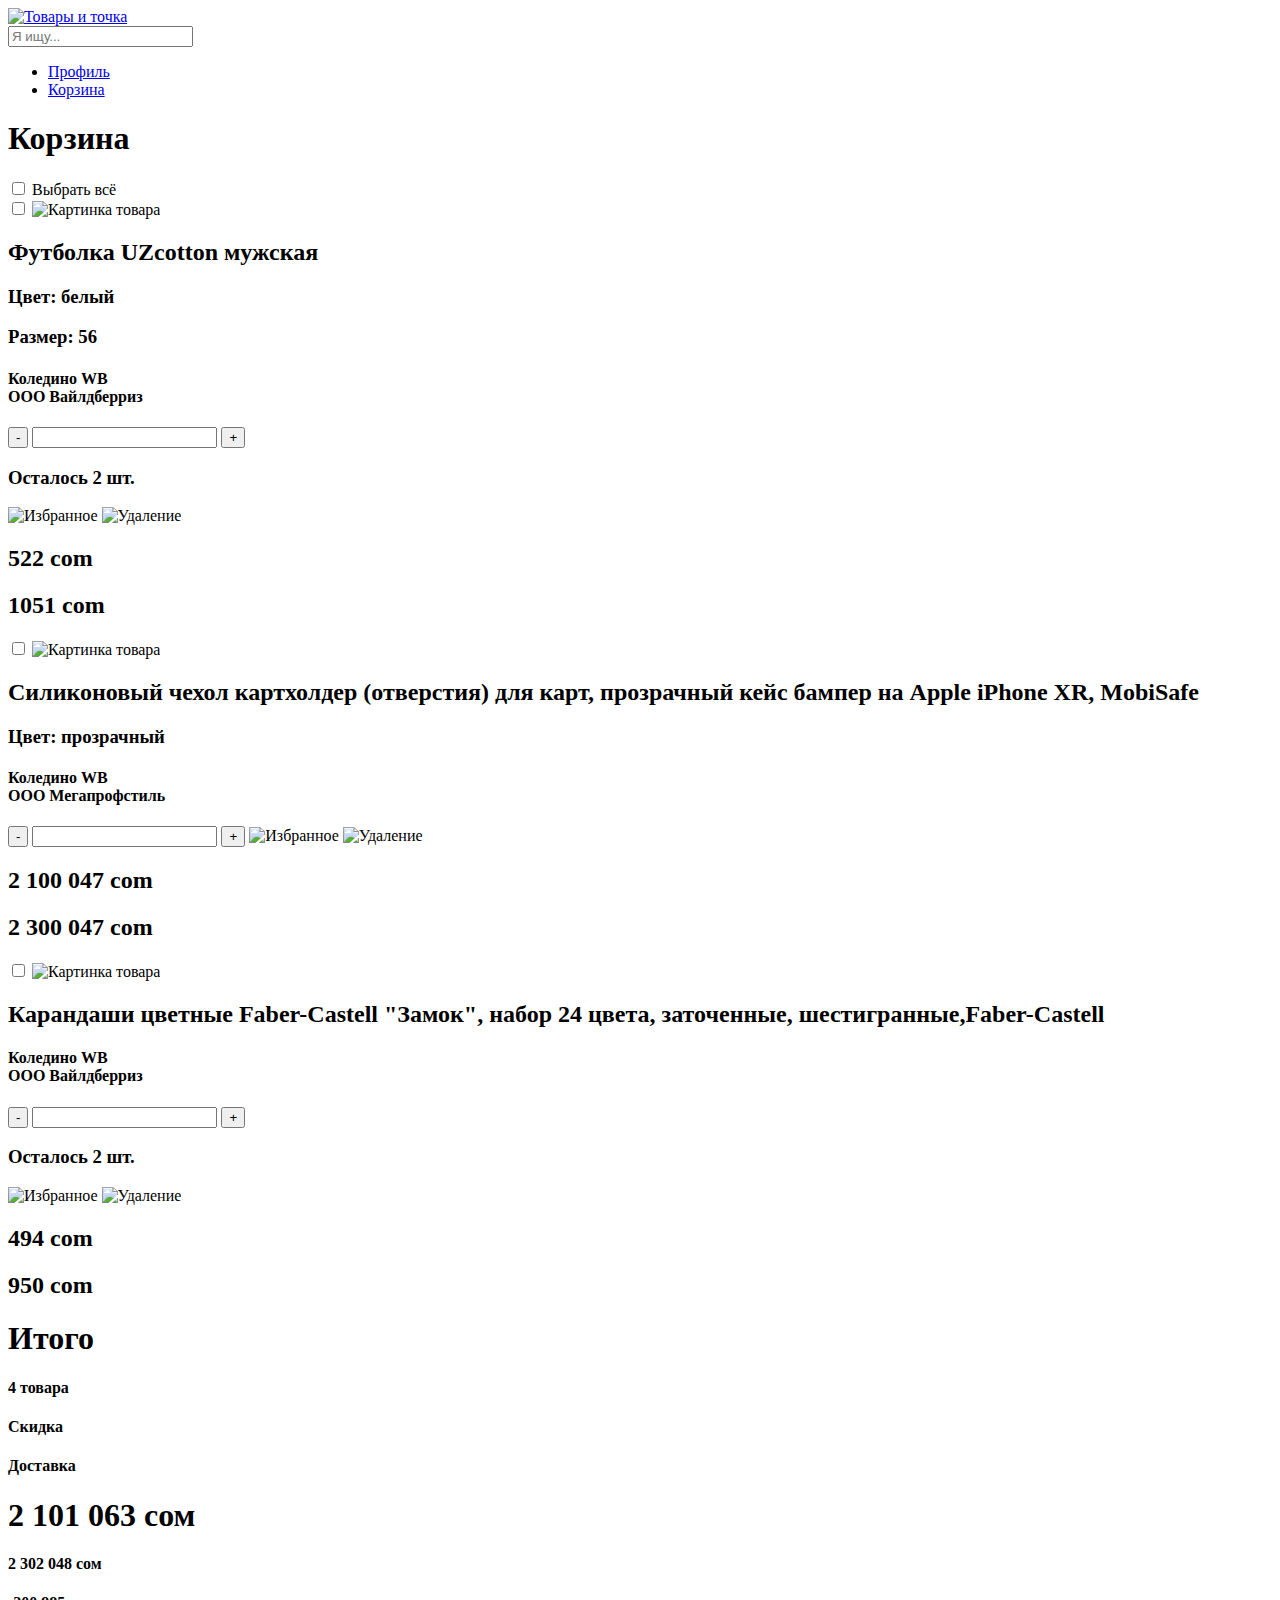
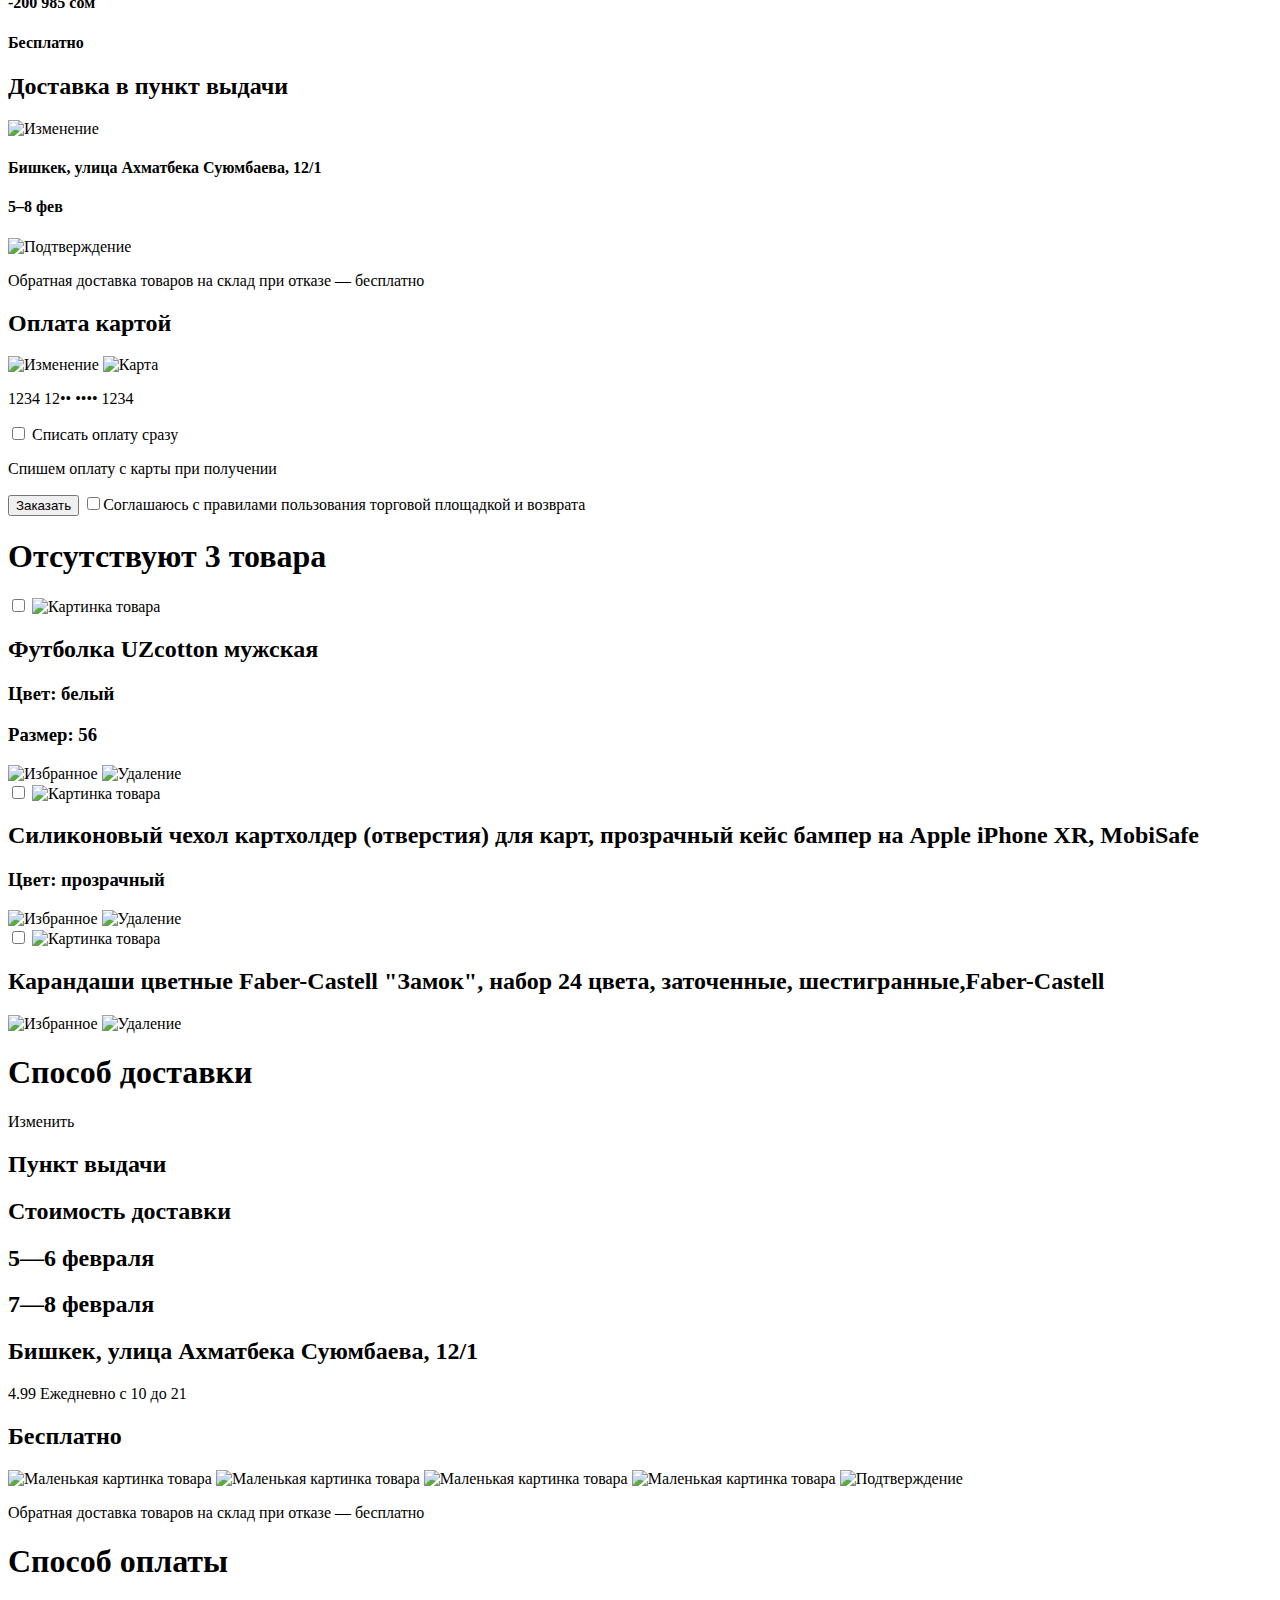
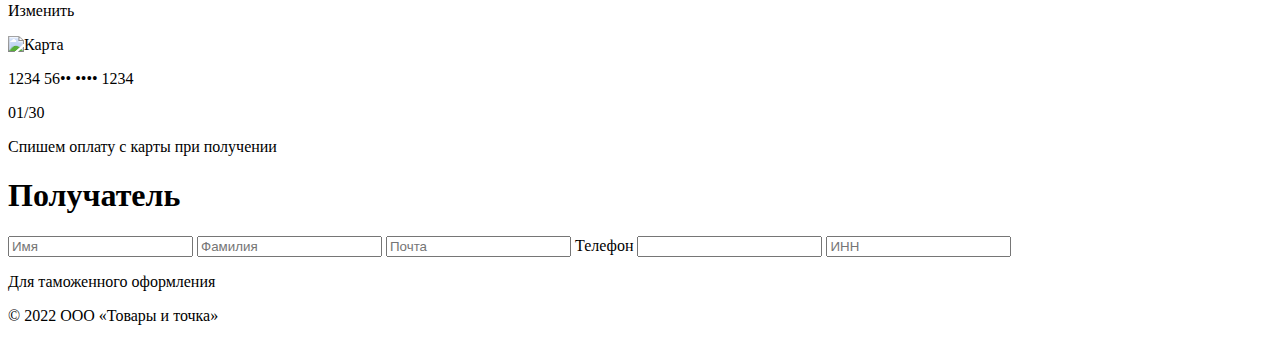
==== Wild/index.html @ ed4553ce "Html layout" ====
<!DOCTYPE html>
<html lang="ru">
<head>
    <meta charset="UTF-8">
    <meta http-equiv="X-UA-Compatible" content="IE=edge">
    <meta name="viewport" content="width=device-width, initial-scale=1.0">
    <title>Корзина</title>
</head>
<body>
    <header class="header">
        <div class="hamburger-lines">
            <span class="line line1"></span>
            <span class="line line2"></span>
            <span class="line line3"></span>
        </div>  
        <a href="#"><img src="" alt="Товары и точка"></a>
        <form action="" method="get">
            <input name="s" placeholder="Я ищу..." type="search">
          </form>
        <nav class="nav">
            <ul>
                <li>
                    <a href="#">Профиль</a>
                </li>
                <li>
                    <a href="#">Корзина</a>
                </li>
            </ul>
        </nav>
    </header>

    <main>
        <section>
            <section class="basket">
                <h1>Корзина</h1>
                <input type="checkbox"> Выбрать всё

                <section class="basket_item">
                    <input type="checkbox">
                    <img src="" alt="Картинка товара">
                    <h2>Футболка UZcotton мужская</h2>
                    <h3>Цвет: белый</h3>
                    <h3>Размер: 56</h3>
                    <h4>Коледино WB <br> OOO Вайлдберриз</h4>

                    <section>
                        <button>-</button>
                        <input type="text">
                        <button>+</button>
                        <h3>Осталось 2 шт.</h3>
                        <img src="" alt="Избранное">
                        <img src="" alt="Удаление">
                    </section>

                    <h2 class="cost">522 com</h2>
                    <h2 class="cost_out">1051 com</h2>
                </section>

                <section class="basket_item">
                    <input type="checkbox">
                    <img src="" alt="Картинка товара">
                    <h2>Силиконовый чехол картхолдер (отверстия) для карт, прозрачный кейс бампер на Apple iPhone XR, MobiSafe</h2>
                    <h3>Цвет: прозрачный</h3>
                    <h4>Коледино WB <br> OOO Мегапрофстиль</h4>

                    <section>
                        <button>-</button>
                        <input type="text">
                        <button>+</button>                       
                        <img src="" alt="Избранное">
                        <img src="" alt="Удаление">
                    </section>

                    <h2 class="cost">2 100 047 com</h2>
                    <h2 class="cost_out">2 300 047 com</h2>
                </section>

                <section class="basket_item">
                    <input type="checkbox">
                    <img src="" alt="Картинка товара">
                    <h2>Карандаши цветные Faber-Castell "Замок", набор 24 цвета, заточенные, шестигранные,Faber-Castell </h2>
                    <h4>Коледино WB <br> OOO Вайлдберриз</h4>

                    <section>
                        <button>-</button>
                        <input type="text">
                        <button>+</button>
                        <h3>Осталось 2 шт.</h3>
                        <img src="" alt="Избранное">
                        <img src="" alt="Удаление">
                    </section>

                    <h2 class="cost">494 com</h2>
                    <h2 class="cost_out">950 com</h2>
                </section>
                
            </section>

            <section class="Total">

                <h1>Итого</h1>
                <h4>4 товара</h4>
                <h4>Скидка</h4>
                <h4>Доставка</h4>

                <h1>2 101 063 сом</h1>
                <h4>2 302 048 сом</h4>
                <h4>-200 985 сом</h4>
                <h4>Бесплатно</h4>

                <h2>Доставка в пункт выдачи</h2>
                <img src="" alt="Изменение">
                <h4>Бишкек, улица Ахматбека Суюмбаева, 12/1</h4>
                <h4>5–8 фев</h4>

                <img src="" alt="Подтверждение">
                <p>Обратная доставка товаров на склад при отказе — бесплатно</p>

                <h2>Оплата картой</h2>
                <img src="" alt="Изменение">
                <img src="" alt="Карта">
                <p>1234 12•• •••• 1234</p>

                <input type="checkbox"> Списать оплату сразу
                <p>Спишем оплату с карты при получении</p>
                <button>Заказать</button>

                <input type="checkbox">Соглашаюсь с правилами пользования торговой площадкой и возврата
            </section>
        </section>

        <section class="missing">
            <h1>Отсутствуют 3 товара</h1>

            <section class="missing_item">
                <input type="checkbox">
                <img src="" alt="Картинка товара">
                <h2>Футболка UZcotton мужская</h2>
                <h3>Цвет: белый</h3>
                <h3>Размер: 56</h3>

                <section>
                    <img src="" alt="Избранное">
                    <img src="" alt="Удаление">
                </section>
            </section>

            <section class="missing_item">
                <input type="checkbox">
                <img src="" alt="Картинка товара">
                <h2>Силиконовый чехол картхолдер (отверстия) для карт, прозрачный кейс бампер на Apple iPhone XR, MobiSafe</h2>
                <h3>Цвет: прозрачный</h3>
                <section>                    
                    <img src="" alt="Избранное">
                    <img src="" alt="Удаление">
                </section>
            </section>

            <section class="missing_item">
                <input type="checkbox">
                <img src="" alt="Картинка товара">
                <h2>Карандаши цветные Faber-Castell "Замок", набор 24 цвета, заточенные, шестигранные,Faber-Castell </h2>
                <section>
                    <img src="" alt="Избранное">
                    <img src="" alt="Удаление">
                </section>
            </section>
        </section>

        <section class="delivery">
            <h1>Способ доставки</h1>
            <p>Изменить</p>

            <h2>Пункт выдачи</h2>
            <h2>Стоимость доставки</h2>
            <h2>5—6 февраля</h2>
            <h2>7—8 февраля</h2>

            <h2>Бишкек, улица Ахматбека Суюмбаева, 12/1</h2>
            <p>4.99 Ежедневно с 10 до 21 </p>
            <h2>Бесплатно</h2>
            <img src="" alt="Маленькая картинка товара">
            <img src="" alt="Маленькая картинка товара">
            <img src="" alt="Маленькая картинка товара">

            <img src="" alt="Маленькая картинка товара">

            <img src="" alt="Подтверждение">
            <p>Обратная доставка товаров на склад при отказе — бесплатно</p>
        </section>

        <section class="payment">
            <h1>Способ оплаты</h1>
            <p>Изменить</p>

            <img src="" alt="Карта">
            <p>1234 56•• •••• 1234</p>
            <p>01/30</p>
            <p>Спишем оплату с карты при получении</p>
        </section>

        <section class="receiver">
            <h1>Получатель</h1>
            <input type="text" placeholder="Имя">
            <input type="text" placeholder="Фамилия">
            <input type="text" placeholder="Почта">
            <label for="">Телефон</label>
            <input type="text">
            <input type="text" placeholder="ИНН">
            <p>Для таможенного оформления</p>
        </section>

    </main>

    <footer class="footer">
        <p>© 2022  ООО «Товары и точка»</p>
    </footer>
    
</body>
</html>
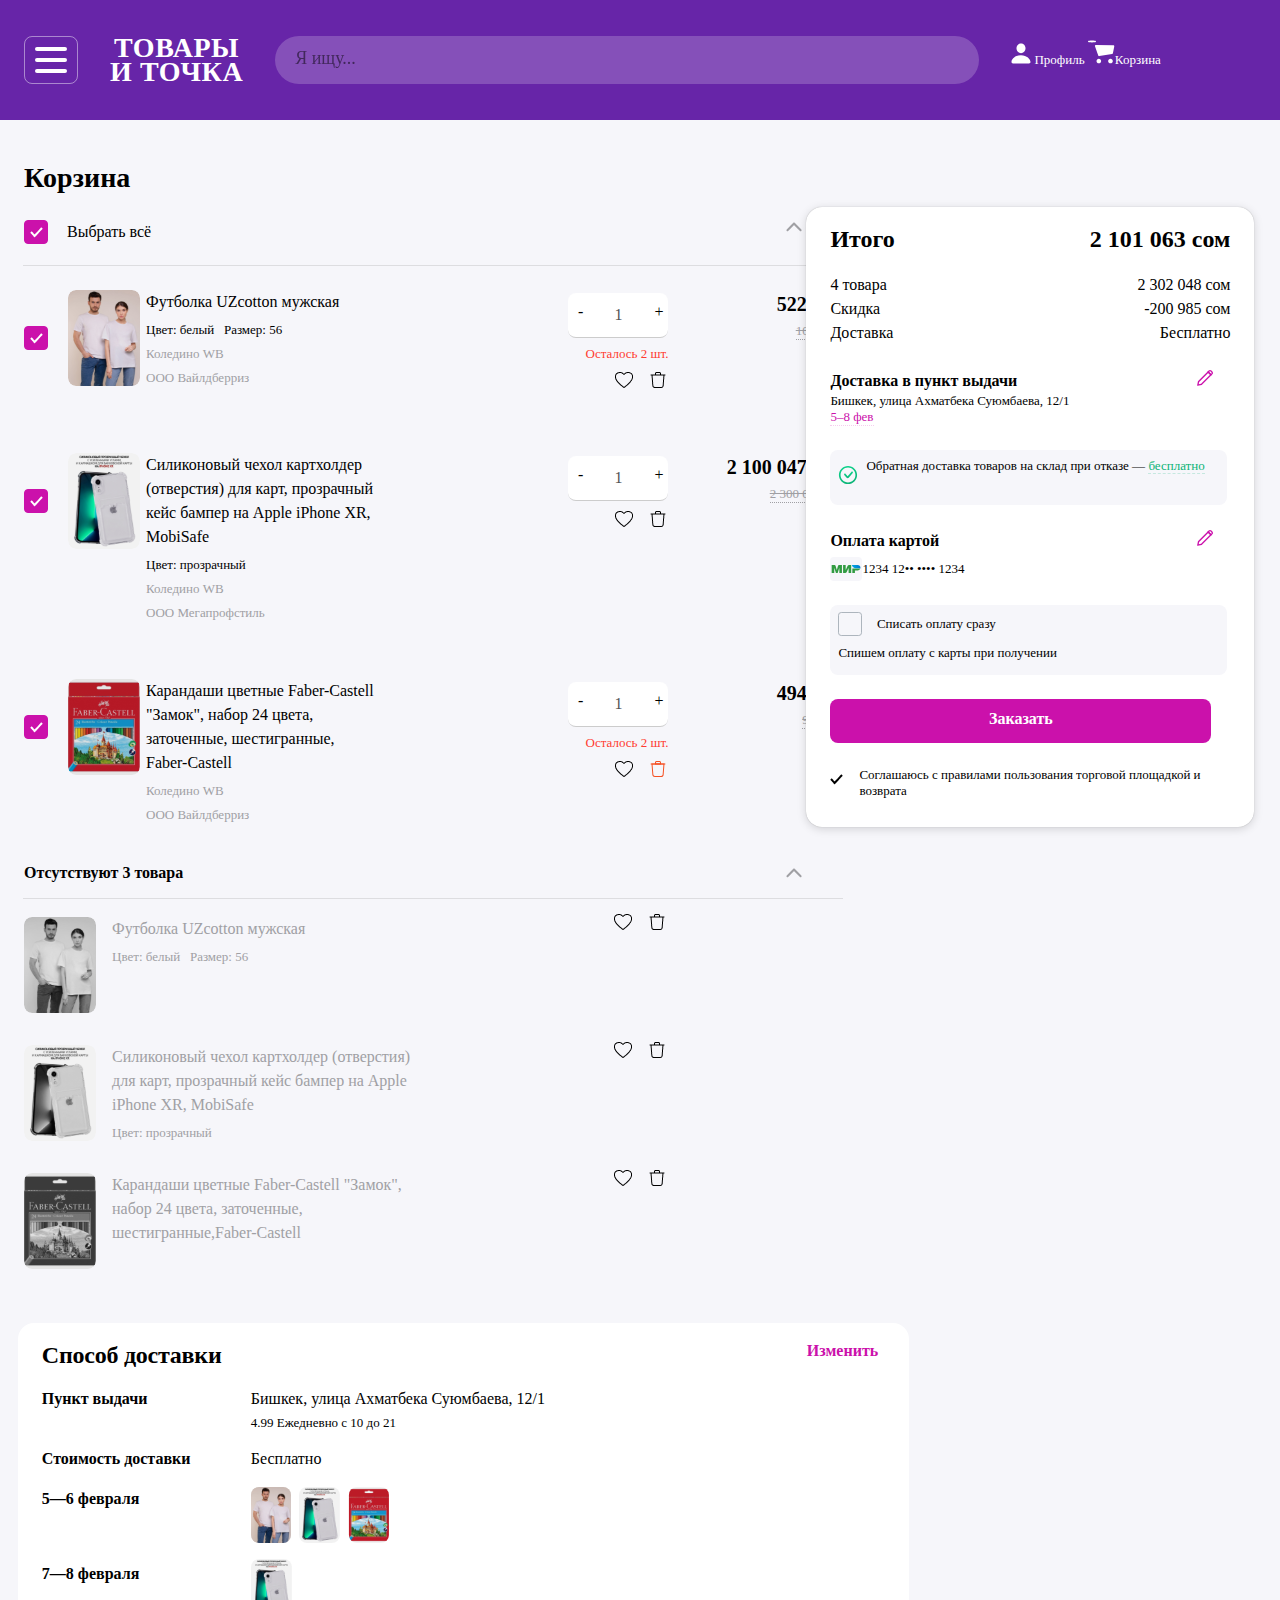
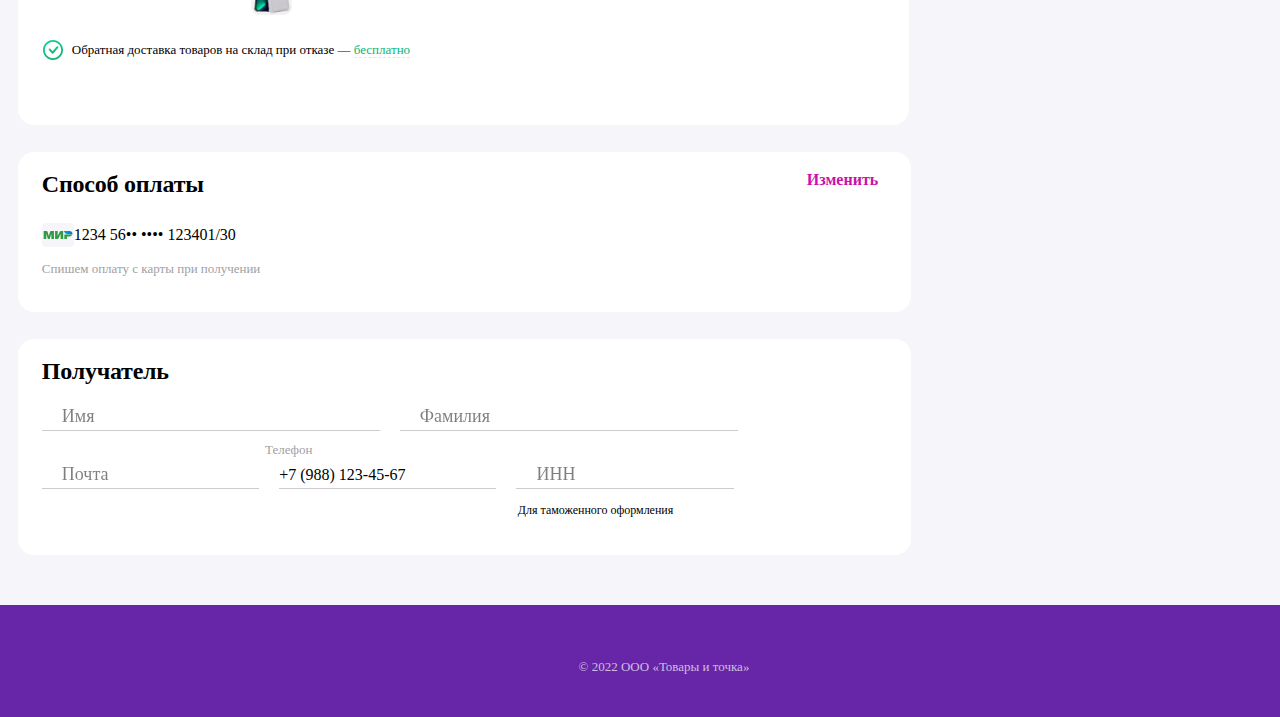
==== commit 524018c6: "Adding css" ====
--- a/Wild/index.html
+++ b/Wild/index.html
@@ -4,6 +4,7 @@
     <meta charset="UTF-8">
     <meta http-equiv="X-UA-Compatible" content="IE=edge">
     <meta name="viewport" content="width=device-width, initial-scale=1.0">
+    <link rel="stylesheet" href="css/style.css">
     <title>Корзина</title>
 </head>
 <body>
@@ -13,207 +14,293 @@
             <span class="line line2"></span>
             <span class="line line3"></span>
         </div>  
-        <a href="#"><img src="" alt="Товары и точка"></a>
+        <a href="#"><p class="logo">Товары<br> и точка</p></a>
         <form action="" method="get">
-            <input name="s" placeholder="Я ищу..." type="search">
-          </form>
-        <nav class="nav">
+            <input class="find" name="s" placeholder="Я ищу..." type="search">
+        </form>
+        <nav>
             <ul>
-                <li>
-                    <a href="#">Профиль</a>
+                <li>                   
+                    <a href="#" >
+                       <img src="images/Exclude.svg" alt="Профиль">
+                        <span>Профиль</span>
+                    </a>
                 </li>
-                <li>
-                    <a href="#">Корзина</a>
+                <li>             
+                    <a href="#">
+                        <img src="images/Vector.svg" alt="Корзина">Корзина
+                    </a>
                 </li>
             </ul>
         </nav>
     </header>
 
     <main>
-        <section>
-            <section class="basket">
-                <h1>Корзина</h1>
-                <input type="checkbox"> Выбрать всё
+        <section class="main_left">
+            <section class="basket_intro">
+                <h1 class="title_one">Корзина</h1>
+                <hr class="lines">
+                <section class="basket">
+                <p class="checkbox"> <input id="checkbox" class="input_checkbox" type="checkbox" checked><label for="checkbox"></label>Выбрать всё </p><img class="closed1" src="images/closed.svg" alt="">    
+
+               
+               
+                <section class="basket_item1">
+                    <section class="basket_left">
+                        <input id="checkbox1" class="checkbox_left input_checkbox" type="checkbox" checked><label for="checkbox1"></label>
+                        <img class="basket_img" src="images/Frame3853.svg" alt="Картинка товара">
+                    </section>
+                    <section class="basket_text">
+                        <h2 class="suptitle_one">Футболка UZcotton мужская</h2>
+                        <h3 class="suptitle_two">Цвет: белый &nbsp; Размер: 56</h3>
+                        <h4 class="suptitle_three">Коледино WB </h4>
+                        <h4 class="suptitle_third">OOO Вайлдберриз</h4>
+                    </section>
+
+                    <section class="counter">
+                        <div class="counter__button counter__button_minus">-</div>
+                        <div class="counter__input"><input class="counter_input" type="text" disabled value="1"></div>
+                        <div class="counter__button counter__button_plus">+</div>
+                        <h3 class="remainder">Осталось 2 шт.</h3>
+                        <section class="counter_image">
+                        <img src="images/heart.png" alt="Избранное">
+                        <img src="images/basket.png" alt="Удаление">
+                        </section>
+                    </section>   
+                    <section class="cost_cont">
+                        <h2 class="cost">522 com</h2>
+                        <h2 class="cost_out">1051 com</h2>
+                    </section>
+                </section>
 
                 <section class="basket_item">
-                    <input type="checkbox">
-                    <img src="" alt="Картинка товара">
-                    <h2>Футболка UZcotton мужская</h2>
-                    <h3>Цвет: белый</h3>
-                    <h3>Размер: 56</h3>
-                    <h4>Коледино WB <br> OOO Вайлдберриз</h4>
-
-                    <section>
-                        <button>-</button>
-                        <input type="text">
-                        <button>+</button>
-                        <h3>Осталось 2 шт.</h3>
-                        <img src="" alt="Избранное">
-                        <img src="" alt="Удаление">
-                    </section>
-
-                    <h2 class="cost">522 com</h2>
-                    <h2 class="cost_out">1051 com</h2>
-                </section>
-
-                <section class="basket_item">
-                    <input type="checkbox">
-                    <img src="" alt="Картинка товара">
-                    <h2>Силиконовый чехол картхолдер (отверстия) для карт, прозрачный кейс бампер на Apple iPhone XR, MobiSafe</h2>
-                    <h3>Цвет: прозрачный</h3>
-                    <h4>Коледино WB <br> OOO Мегапрофстиль</h4>
-
-                    <section>
-                        <button>-</button>
-                        <input type="text">
-                        <button>+</button>                       
-                        <img src="" alt="Избранное">
-                        <img src="" alt="Удаление">
-                    </section>
-
+                    <section class="basket_left">
+                        <input id="checkbox2" class="checkbox_left input_checkbox" type="checkbox" checked><label for="checkbox2"></label>
+                        <img class="basket_img" src="images/Frame277132129.svg" alt="Картинка товара">
+                    </section>  
+                    <section class="basket_text">
+                        <h2 class="suptitle_one">Силиконовый чехол картхолдер<br> (отверстия) для карт, прозрачный<br> кейс бампер на Apple iPhone XR,<br> MobiSafe</h2>
+                        <h3 class="suptitle_two">Цвет: прозрачный</h3>
+                        <h4 class="suptitle_three">Коледино WB </h4>
+                        <h4 class="suptitle_third">OOO Мегапрофстиль</h4>
+                    </section>
+
+                    <section class="counter">
+                        <div class="counter__button counter__button_minus">-</div>
+                        <div class="counter__input"><input class="counter_input" type="text" disabled value="1"></div>
+                        <div class="counter__button counter__button_plus">+</div>
+                        <section class="counter_image">
+                        <img src="images/heart.png" alt="Избранное">
+                        <img src="images/basket.png" alt="Удаление">
+                        </section>
+                    </section><br>           
+                                          
+                        
+                    
+                    <section class="cost_cont">
                     <h2 class="cost">2 100 047 com</h2>
                     <h2 class="cost_out">2 300 047 com</h2>
-                </section>
-
-                <section class="basket_item">
-                    <input type="checkbox">
-                    <img src="" alt="Картинка товара">
-                    <h2>Карандаши цветные Faber-Castell "Замок", набор 24 цвета, заточенные, шестигранные,Faber-Castell </h2>
-                    <h4>Коледино WB <br> OOO Вайлдберриз</h4>
-
-                    <section>
-                        <button>-</button>
-                        <input type="text">
-                        <button>+</button>
-                        <h3>Осталось 2 шт.</h3>
-                        <img src="" alt="Избранное">
-                        <img src="" alt="Удаление">
-                    </section>
-
-                    <h2 class="cost">494 com</h2>
-                    <h2 class="cost_out">950 com</h2>
+                    </section>
+                </section>
+
+                <section class="basket_item1">
+                    <section class="basket_left">
+                        <input id="checkbox3" class="checkbox_left input_checkbox" type="checkbox" checked><label for="checkbox3"></label>
+                        <img class="basket_img" src="images/Frame277132130.svg" alt="Картинка товара">
+                    </section>
+                    <section class="basket_text">
+                        <h2 class="suptitle_one">Карандаши цветные Faber-Castell<br> "Замок", набор 24 цвета,<br> заточенные, шестигранные,<br>Faber-Castell </h2>
+                        <h4 class="suptitle_three">Коледино WB </h4>
+                        <h4 class="suptitle_third"> OOO Вайлдберриз</h4>
+                    </section>
+
+                    <section class="counter">
+                        <div class="counter__button counter__button_minus">-</div>
+                        <div class="counter__input"><input class="counter_input" type="text" disabled value="1"></div>
+                        <div class="counter__button counter__button_plus">+</div>
+                        <h3 class="remainder">Осталось 2 шт.</h3>
+                        <section class="counter_image">
+                        <img src="images/heart.png" alt="Избранное">
+                        <img src="images/red.svg" alt="Удаление">
+                        </section>
+                    </section>  
+                    
+                        
+                    
+                    <section class="cost_cont">
+                        <h2 class="cost">494 com</h2>
+                        <h2 class="cost_out">950 com</h2>
+                    </section>
                 </section>
                 
             </section>
 
-            <section class="Total">
-
-                <h1>Итого</h1>
-                <h4>4 товара</h4>
-                <h4>Скидка</h4>
-                <h4>Доставка</h4>
-
-                <h1>2 101 063 сом</h1>
-                <h4>2 302 048 сом</h4>
-                <h4>-200 985 сом</h4>
-                <h4>Бесплатно</h4>
-
-                <h2>Доставка в пункт выдачи</h2>
-                <img src="" alt="Изменение">
-                <h4>Бишкек, улица Ахматбека Суюмбаева, 12/1</h4>
-                <h4>5–8 фев</h4>
-
-                <img src="" alt="Подтверждение">
-                <p>Обратная доставка товаров на склад при отказе — бесплатно</p>
-
-                <h2>Оплата картой</h2>
-                <img src="" alt="Изменение">
-                <img src="" alt="Карта">
-                <p>1234 12•• •••• 1234</p>
-
-                <input type="checkbox"> Списать оплату сразу
-                <p>Спишем оплату с карты при получении</p>
-                <button>Заказать</button>
-
-                <input type="checkbox">Соглашаюсь с правилами пользования торговой площадкой и возврата
-            </section>
-        </section>
-
+            
+        </section>
+        
         <section class="missing">
-            <h1>Отсутствуют 3 товара</h1>
-
+            <h1 class="missing_title">Отсутствуют 3 товара <img class="closed" src="images/closed.svg" alt=""></h1>
+            <hr class="lines1">
             <section class="missing_item">
-                <input type="checkbox">
-                <img src="" alt="Картинка товара">
-                <h2>Футболка UZcotton мужская</h2>
-                <h3>Цвет: белый</h3>
-                <h3>Размер: 56</h3>
-
-                <section>
-                    <img src="" alt="Избранное">
-                    <img src="" alt="Удаление">
-                </section>
+                <section class="missing_block">
+                <img class="missing_img" src="images/Frame3853.svg" alt="Картинка товара">
+                <section class="missing_name">
+                <h2 class="missing_suptitle_one">Футболка UZcotton мужская</h2>
+                <section class="missing_text">
+                <h3 class="missing_suptitle_two">Цвет: белый &nbsp; Размер: 56</h3>
+                </section>
+                </section>
+                </section>
+
+                    <section class="missing_image">
+                    <img src="images/heart.png" alt="Избранное">
+                    <img src="images/basket.png" alt="Удаление">
+                    </section>
             </section>
 
             <section class="missing_item">
-                <input type="checkbox">
-                <img src="" alt="Картинка товара">
-                <h2>Силиконовый чехол картхолдер (отверстия) для карт, прозрачный кейс бампер на Apple iPhone XR, MobiSafe</h2>
-                <h3>Цвет: прозрачный</h3>
-                <section>                    
-                    <img src="" alt="Избранное">
-                    <img src="" alt="Удаление">
-                </section>
+                <section class="missing_block">
+                <img class="missing_img" src="images/Frame277132129.svg" alt="Картинка товара">
+                <section class="missing_name">
+                <h2 class="missing_suptitle_one">Силиконовый чехол картхолдер (отверстия) для карт, прозрачный кейс бампер на Apple iPhone XR, MobiSafe</h2>
+                <section class="missing_text">
+                <h3 class="missing_suptitle_two">Цвет: прозрачный</h3>
+                </section>
+                </section>
+                </section>
+                    <section class="missing_image">
+                    <img src="images/heart.png" alt="Избранное">
+                    <img src="images/basket.png" alt="Удаление">
+                    </section>
             </section>
 
             <section class="missing_item">
-                <input type="checkbox">
-                <img src="" alt="Картинка товара">
-                <h2>Карандаши цветные Faber-Castell "Замок", набор 24 цвета, заточенные, шестигранные,Faber-Castell </h2>
-                <section>
-                    <img src="" alt="Избранное">
-                    <img src="" alt="Удаление">
-                </section>
+                    <section class="missing_block">
+                    <img class="missing_img" src="images/Frame277132130.svg" alt="Картинка товара">
+                    <h2 class="missing_suptitle_one">Карандаши цветные Faber-Castell "Замок", набор 24 цвета, заточенные, шестигранные,Faber-Castell </h2>   
+                    </section>
+                    <section class="missing_image">
+                    <img src="images/heart.png" alt="Избранное">
+                    <img src="images/basket.png" alt="Удаление">
+                    </section>
             </section>
         </section>
 
         <section class="delivery">
-            <h1>Способ доставки</h1>
-            <p>Изменить</p>
-
-            <h2>Пункт выдачи</h2>
-            <h2>Стоимость доставки</h2>
-            <h2>5—6 февраля</h2>
-            <h2>7—8 февраля</h2>
-
-            <h2>Бишкек, улица Ахматбека Суюмбаева, 12/1</h2>
-            <p>4.99 Ежедневно с 10 до 21 </p>
-            <h2>Бесплатно</h2>
-            <img src="" alt="Маленькая картинка товара">
-            <img src="" alt="Маленькая картинка товара">
-            <img src="" alt="Маленькая картинка товара">
-
-            <img src="" alt="Маленькая картинка товара">
-
-            <img src="" alt="Подтверждение">
-            <p>Обратная доставка товаров на склад при отказе — бесплатно</p>
+            <section class="delivery_main">
+                <section class="delivery_titlebox">
+            <h1 class="delivery_title_text">Способ доставки</h1>
+            <p class="delivery_change_text">Изменить</p>
+                </section>
+
+                <section class="delivery_giving">
+                    <section class="delivery_date_block">
+            <h2 class="delivery_main_text_one">Пункт выдачи</h2>
+            <h2 class="delivery_main_text_one  delivery_padding">Стоимость доставки</h2>
+            <h2 class="delivery_main_text_one">5—6 февраля</h2>
+            <h2 class="delivery_main_text_one delivery_padding2">7—8 февраля</h2>
+                    </section>
+                    <section class="delivery_items">
+                    <section class="delivery_text_block">
+                    <section class="delivery_text_block1">
+            <h2 class="delivery_main_text_two">Бишкек, улица Ахматбека Суюмбаева, 12/1</h2>
+                  </section>
+                   <section class="delivery_text_block2">
+                   <p class="delivery_main_suptext">4.99 Ежедневно с 10 до 21 </p>
+                   </section>
+                    </section>
+            <h2 class="delivery_main_text_two">Бесплатно</h2>
+            <section class="delivery_products1">
+            <img src="images/deliv1.svg" alt="Маленькая картинка товара">
+            <img src="images/deliv2.svg" alt="Маленькая картинка товара">
+            <img src="images/deliv3.svg" alt="Маленькая картинка товара">
+            </section>
+            <img src="images/deliv4.svg" alt="Маленькая картинка товара">
+                    </section>  
+                </section>
+            </section>
+            <section class="delivery_back"> 
+            <img class="image_back_center" src="images/price_shipping.svg" alt="Подтверждение">
+            <p class="delivery_back_text">Обратная доставка товаров на склад при отказе — <span class="delivery_back_suptext"> бесплатно</span></p>
+            </section>
         </section>
 
         <section class="payment">
-            <h1>Способ оплаты</h1>
-            <p>Изменить</p>
-
-            <img src="" alt="Карта">
-            <p>1234 56•• •••• 1234</p>
-            <p>01/30</p>
-            <p>Спишем оплату с карты при получении</p>
+            <section class="payment_block">
+                <section class="payment_title">
+            <h1 class="delivery_title_text">Способ оплаты</h1>
+            <p class="delivery_change_text">Изменить</p>
+                </section>
+
+            <section class="payment_data">
+            <p class="payment_data_text"><img src="images/pay.svg" alt="Карта">1234 56•• •••• 1234 <span>01/30</span></p>
+            </section>
+            </section>
+            <section class="payment_info">
+            <p class="payment_data_info">Спишем оплату с карты при получении</p>
+            </section>
         </section>
 
         <section class="receiver">
-            <h1>Получатель</h1>
-            <input type="text" placeholder="Имя">
-            <input type="text" placeholder="Фамилия">
-            <input type="text" placeholder="Почта">
-            <label for="">Телефон</label>
-            <input type="text">
-            <input type="text" placeholder="ИНН">
-            <p>Для таможенного оформления</p>
-        </section>
+            <section class="receiver_title">
+            <h1 class="delivery_title_text">Получатель</h1>
+            </section>
+            
+                <form class="receiver_mainblock" action="">
+            <input class="receiver_in1" type="text" placeholder="Имя">
+            <input class="receiver_in1" type="text" placeholder="Фамилия">
+            
+            <input class="receiver_in2 mail" type="text" placeholder="Почта">
+            <input class="receiver_in2 phonei" id="phone"  type="text" value='+7 (988) 123-45-67'>
+             <input class="receiver_in2 innc" id="inn" type="text" placeholder="ИНН"><label class="inn" for="inn">Для таможенного оформления</label>
+              <label class="phone" for="phone">Телефон</label>
+               </form>
+        </section>
+
+    </section>
+
+    <section class="main_right">
+    <section class="total">
+        <section class="total_one">
+            <h1 class="title_two">Итого <span class="total_sum"> 2 101 063 сом</span></h1><br>
+            <h4 class="total_suptitle">4 товара  <span class="total_sum">2 302 048 сом</span></h4>
+            <h4 class="total_suptitle">Скидка <span class="total_sum">-200 985 сом</span></h4>
+            <h4 class="total_suptitle">Доставка <span class="total_sum">Бесплатно</span></h4>
+        </section>
+
+        <section class="total_delivery">
+            <h2 class="delivery_suptitle">Доставка в пункт выдачи<img class="change_vec" src="images/change.svg" alt="Изменение"></h2>
+            <h4 class="delivery_text">Бишкек, улица Ахматбека Суюмбаева, 12/1</h4>
+            <h4 class="delivery_date">5–8 фев</h4>
+        </section>
+
+        <section class="ac_total_delivery">
+            <img class="price_shipping" src="images/price_shipping.svg" alt="Подтверждение">
+            <p>Обратная доставка товаров на склад при отказе — <span class="green"> бесплатно</span></p>
+        </section>
+
+        <section class="delivery_pay">
+        <h2 class="delivery_suptitle">Оплата картой<img class="change_vec2" src="images/change.svg" alt="Изменение"></h2>
+        <p class="delivery_pay_text"><img src="images/pay.svg" alt="Карта">1234 12•• •••• 1234</p>
+        </section>
+        <section class="delivery_pay_wroff">
+            <p class="pay_text"> <input id="checkbox4" class="input_checkbox" type="checkbox"><label for="checkbox4"></label> Списать оплату сразу</p>
+        <p class="pay_text">Спишем оплату с карты при получении</p>
+        </section>
+        <button class="delivery_button" type="button"><p class="delivery_button_text">Заказать</p></button>
+        
+        <section class="sogl">
+         <input id="checkbox5" class="input_checkbox1" type="checkbox" checked><label for="checkbox5"></label><p class="checkbox_delivery">Соглашаюсь с правилами пользования торговой площадкой и возврата</p>
+        </section>
+    </section>
+    </section>
 
     </main>
 
-    <footer class="footer">
-        <p>© 2022  ООО «Товары и точка»</p>
+    <footer>
+        <section class="footerblock">
+        <p class="footer_text">© 2022  ООО «Товары и точка»</p>
+        </section>
     </footer>
     
 </body>
--- a/Wild/css/style.css
+++ b/Wild/css/style.css
@@ -0,0 +1,1324 @@
+*{
+    margin: 0;
+    padding: 0;
+    font-family: 'Segoe UI';
+    max-width: 100%;
+}
+
+body{
+    overflow-x: hidden;
+    max-width: 100%;
+}
+
+
+@font-face {
+    font-family: Segoe UI;
+    src: url(fonts/SegoeUI.ttf);
+}
+
+header{
+    width: 100%;
+    display: flex;
+    flex-direction: row;
+    align-items: center;
+    padding: 16px 3px 16px 24px;
+    gap: 32px;
+    width: 100%;
+    height: 88px;
+    background: #6725A8;
+}
+
+.hamburger-lines {
+    display: block;
+    height: 26px;
+    width: 32px;
+    top: 17px;
+    left: 20px;
+    z-index: 2;
+    display: flex;
+    flex-direction: column;
+    justify-content: space-between;
+    border: 1px solid rgba(255, 255, 255, 0.45);
+    border-radius: 8px;
+    padding: 10px;
+  }
+
+.hamburger-lines .line {
+    display: block;
+    height: 4px;
+    width: 100%;
+    border-radius: 10px;
+    background: #ffff;
+  }
+
+  .logo{
+    height: 48px;
+    left: 0px;
+    top: 1px;  
+    font-family: 'Segoe UI';
+    font-style: normal;
+    font-weight: 600;
+    font-size: 28px;
+    line-height: 24px;
+    letter-spacing: 0.02em;
+    font-variant: small-caps;  
+    text-transform: uppercase;
+    color: #FFFFFF;
+}
+
+form{
+    width: 55%;
+}
+
+.find{
+    width: 100%;
+    height: 48px;
+    border-radius: 36px;
+    background: rgba(255, 255, 255, 0.2);
+    border: none;
+}
+
+::placeholder {
+    font-weight: 400;
+    font-size: 18px;
+    line-height: 24px;
+    color: white;
+    opacity: 0.5;
+    padding-left: 20px;
+}
+
+li{
+    list-style-type: none;
+    display: inline;
+}
+
+a{
+   text-decoration: none; 
+   color: #ffff;
+   font-size: 13px;
+   font-weight: 400;
+   line-height: 16;
+   text-align: center;
+}
+
+main{
+    background-color: #F6F6FA;
+    height:2085px;
+}
+
+.main_left{
+    display: flex;
+    flex-direction: column;
+    align-items: flex-start;
+    padding: 0px;
+    gap: 27px;  
+    width: 891px;
+    height: 1809px; 
+    flex: none;
+    order: 0;
+    flex-grow: 1;  
+}
+
+.main_rigth{
+    width: 429px;
+    height: 1809px;
+    flex: none;
+    order: 1;
+    align-self: stretch;
+    flex-grow: 0;
+    z-index: 0;
+}
+
+.title_one{
+    font-family: 'Segoe UI';
+    font-weight: 700;
+    font-size: 28px;
+    line-height: 36px;
+    padding-top: 40px;
+    padding-left: 24px;
+}
+
+.title_two{
+    font-family: 'Segoe UI';
+    font-style: normal;
+    font-weight: 700;
+    font-size: 24px;
+    line-height: 32px;
+}
+
+.suptitle_one{
+    font-family: 'Segoe UI';
+    font-style: normal;
+    font-weight: 400;
+    font-size: 16px;
+    line-height: 24px;
+    color: #000000;
+    width: 275px;
+}
+
+.suptitle_two{
+    font-family: 'Segoe UI';
+    font-style: normal;
+    font-weight: 400;
+    font-size: 13px;
+    line-height: 16px;
+    color: #000000;
+    display: flex;
+    flex-direction: row;
+    align-items: center;
+    padding: 0px;
+    gap: 16px;
+    width: 275px;
+    height: 16px;
+}
+
+.suptitle_three{
+    font-family: 'Segoe UI';
+    font-style: normal;
+    font-weight: 400;
+    font-size: 13px;
+    color: #A0A0A4;
+    display: flex;
+    flex-direction: column;
+    align-items: flex-start;
+    padding: 0px;
+    gap: 4px;
+    width: 275px;
+    height: 36px;
+}
+
+.suptitle_third{
+    font-family: 'Segoe UI';
+    font-style: normal;
+    font-weight: 400;
+    font-size: 13px;
+    color: #A0A0A4;
+    display: flex;
+    flex-direction: row;
+    align-items: center;
+    padding: 0px;
+    gap: 6px;
+    width: 275px;
+    height: 16px;
+}
+
+.missing_suptitle_one{
+    font-family: 'Segoe UI';
+    font-style: normal;
+    font-weight: 400;
+    font-size: 16px;
+    line-height: 24px;
+    color: #A0A0A4;
+}
+
+.missing_suptitle_two{
+    font-family: 'Segoe UI';
+    font-style: normal;
+    font-weight: 400;
+    font-size: 13px;
+    line-height: 16px;
+    color: #A0A0A4;
+}
+
+.basket{
+    display: flex;
+    flex-direction: column;
+    align-items: flex-start;
+    padding: 0px;
+    gap: 16px;
+    margin-left: 24px;
+    float: left;
+    width: 65%;
+    height: 600px;
+}
+
+.basket_item1{
+    display: flex;
+    flex-direction: row;
+    justify-content: space-between;
+    align-items: flex-start;
+    width: 891px;
+    height: 130px;
+    padding-top: 30px;
+}
+
+.basket_item{
+    display: flex;
+    flex-direction: row;
+    justify-content: space-between;
+    align-items: flex-start;
+    width: 891px;
+    height: 200px;
+    padding-top: 30px;
+}
+
+.basket_left{
+    display: flex;
+    flex-direction: row;
+    align-items: center;
+    padding: 0px;
+    gap: 12px;
+    width: 106px;
+    height: 96px;
+    flex: none;
+    order: 0;
+    flex-grow: 0;
+}
+
+.basket_img{
+    width: 72px;
+    height: 96px;
+    border-radius: 8px;
+    flex: none;
+    order: 0;
+    flex-grow: 0;
+}
+
+.basket_text{
+    display: flex;
+    flex-direction: column;
+    align-items: flex-start;
+    padding: 0px;
+    gap: 8px;   
+    width: 275px;
+    height: 96px;
+    flex: none;
+    order: 1;
+    align-self: stretch;
+    flex-grow: 1;
+    padding-left: 16px;
+}
+
+.remainder{
+    font-family: 'Segoe UI';
+    font-style: normal;
+    font-weight: 400;
+    font-size: 13px;
+    line-height: 16px;
+    color: #FF3B30;
+}
+
+.checkbox{
+    font-family: 'Segoe UI';
+    font-style: normal;
+    font-weight: 400;
+    font-size: 16px;
+    line-height: 24px;
+    padding-top: 24px;
+    display: flex;
+flex-direction: row;
+align-items: center;
+    gap: 11px;
+width: 891px;
+height: 24px;
+}
+
+.input_checkbox{
+    width: 22px;
+    height: 22px;
+    position: absolute;
+    z-index: -1;
+  opacity: 0;
+}
+
+
+.input_checkbox+label {
+  display: inline-flex;
+  align-items: center;
+  user-select: none;
+}
+.input_checkbox+label::before {
+  content: '';
+  display: inline-block;
+ width: 22px;
+height: 22px;
+  flex-shrink: 0;
+  flex-grow: 0;
+  border: 1px solid #adb5bd;
+  border-radius: 0.25em;
+  margin-right: 0.5em;
+  background-repeat: no-repeat;
+  background-position: center center;
+  background-size: 50% 50%;
+}
+
+.input_checkbox:checked+label::before {
+  border-color: #CB11AB;
+  background: #CB11AB;
+    background-position: center;
+  background-image: url("../images/checked.png");
+    background-repeat: no-repeat;
+}
+
+.input_checkbox:not(:disabled):not(:checked)+label:hover::before {
+  border-color: #CB11AB;
+}
+/* стили для активного состояния чекбокса (при нажатии на него) */
+.input_checkbox:not(:disabled):active+label::before {
+  background-color: #CB11AB;
+  border-color: #CB11AB;
+}
+/* стили для чекбокса, находящегося в фокусе и не находящегося в состоянии checked */
+.input_checkbox:focus:not(:checked)+label::before {
+  border-color: #CB11AB;
+}
+/* стили для чекбокса, находящегося в состоянии disabled */
+.input_checkbox:disabled+label::before {
+  background-color: background: rgba(0, 0, 0, 0.2);;
+}
+
+.input_checkbox1{
+    width: 13px;
+    height: 24px;
+    position: absolute;
+    z-index: -1;
+  opacity: 0;
+}
+
+.input_checkbox1+label {
+  display: inline-flex;
+  align-items: center;
+  user-select: none;
+}
+
+.input_checkbox1+label::before {
+  content: '';
+  display: inline-block;
+ width: 13px;
+height: 24px;
+  flex-shrink: 0;
+  flex-grow: 0;
+  border: none;
+  border-radius: 0.25em;
+  margin-right: 0.5em;
+  background-repeat: no-repeat;
+  background-position: center center;
+  background-size: 50% 50%;
+}
+
+.input_checkbox1:checked+label::before {
+  border-color: none;
+  background: white;
+    background-position: center;
+  background-image: url("../images/checkedblack.png");
+    background-repeat: no-repeat;
+}
+
+.input_checkbox1:not(:disabled):not(:checked)+label:hover::before {
+  border-color: none;
+}
+/* стили для активного состояния чекбокса (при нажатии на него) */
+.input_checkbox1:not(:disabled):active+label::before {
+  background-color: none;
+  border-color: none;
+}
+/* стили для чекбокса, находящегося в фокусе и не находящегося в состоянии checked */
+.input_checkbox1:focus:not(:checked)+label::before {
+  border-color: none;
+}
+/* стили для чекбокса, находящегося в состоянии disabled */
+.input_checkbox1:disabled+label::before {
+  background-color: none;
+}
+
+
+.checkbox_left{
+    width: 22px;
+    height: 96px;
+}
+
+.checkbox_delivery{
+    font-family: 'Segoe UI';
+    font-style: normal;
+    font-weight: 400;
+    font-size: 13px;
+    line-height: 16px;
+    color: #000000;
+}
+
+.counter{
+    display: flex;
+    flex-direction: column;
+    align-items: flex-end;
+    padding: 3px 0px 0px;
+    gap: 8px;   
+    flex: none;
+    order: 1;
+    align-self: stretch;
+    flex-grow: 0;
+    padding-left: 22%;
+    padding-right: 5%;
+}
+
+.counter__button{
+    display: flex;
+    justify-content: center;
+    align-items: center;
+}
+
+.counter__button_minus{
+    position:absolute;
+    padding-right:85px;
+    padding-top: 10px;
+}
+
+.counter__button_plus{
+    position:absolute;
+    padding-right: 5px;
+    padding-top: 10px;
+}
+
+.counter_input{
+    width: 100px;
+    height: 44px;
+    border-radius: 8px;
+    background-color: #fff;
+    border: none;
+    text-align: center;
+}
+
+.counter_image{
+    display: flex;
+flex-direction: row;
+justify-content: center;
+align-items: center;
+padding: 0px;
+gap: 16px;
+width: 56px;
+height: 20px;
+}
+
+.cost_cont{
+    display: flex;
+    flex-direction: column;
+    align-items: flex-end;
+    gap: 5px;
+    width: 150px;
+    height: 99px;
+    flex: none;
+    order: 2;
+    align-self: stretch;
+    flex-grow: 1;
+}
+
+.cost{
+    font-family: 'Segoe UI';
+    font-style: normal;
+    font-weight: 700;
+    font-size: 20px;
+    line-height: 28px;
+}
+
+.cost_out{
+    font-family: 'Segoe UI';
+    font-style: normal;
+    font-weight: 400;
+    font-size: 13px;
+    line-height: 16px;
+    color: #A0A0A4;
+    text-decoration: line-through;
+    border-bottom: 1px dotted #A0A0A4;
+    float: right;
+}
+
+.total{
+    display: flex;
+    flex-direction: column;
+    padding: 16px 24px 24px;
+    gap: 24px;  
+    position: absolute;
+    width: 400px;
+    height: 580px;
+    right: 2%;
+    top: 23%; 
+    background: #FFFFFF;
+    box-shadow: 0px 2px 10px rgba(0, 0, 0, 0.15), 0px 0px 1px rgba(0, 0, 0, 0.3);
+    border-radius: 16px;
+}
+
+.total_one{
+   width: 100%; 
+}
+
+.total_sum{
+    float: right;
+}
+
+.total_suptitle{
+    font-family: 'Segoe UI';
+    font-style: normal;
+    font-weight: 400;
+    font-size: 16px;
+    line-height: 24px;
+}
+
+.delivery_suptitle{
+    font-family: 'Segoe UI';
+    font-style: normal;
+    font-weight: 700;
+    font-size: 16px;
+    line-height: 24px;
+}
+
+.delivery_text{
+    font-family: 'Segoe UI';
+    font-style: normal;
+    font-weight: 400;
+    font-size: 13px;
+    line-height: 16px;
+}
+
+.delivery_date{
+    font-family: 'Segoe UI';
+    font-style: normal;
+    font-weight: 400;
+    font-size: 13px;
+    line-height: 16px;
+    color: #CB11AB;
+    border-bottom: 1px dotted #CB11AB33;
+    float: left;
+}
+
+.ac_total_delivery{
+    display: flex;
+    flex-direction: row;
+    padding: 8px 8px 12px;
+    gap: 8px;
+    isolation: isolate;
+    width: 381px;
+    height: 35px;
+    background: #F6F6FA;
+    border-radius: 8px;
+    font-family: 'Segoe UI';
+    font-style: normal;
+    font-weight: 400;
+    font-size: 13px;
+    line-height: 16px;
+}
+
+.delivery_pay{
+    display: flex;
+    flex-direction: column;
+    align-items: flex-start;
+    padding: 0px;
+    gap: 4px;
+    width: 390px;
+    height: 52px;
+}
+
+.delivery_pay_text{
+    font-family: 'Segoe UI';
+    font-style: normal;
+    font-weight: 400;
+    font-size: 13px;
+    line-height: 16px;
+    display: flex;
+    align-items: center;
+    text-align: right;
+    color: #000000;
+}
+
+.delivery_pay_wroff{
+    display: flex;
+    flex-direction: column;
+    align-items: flex-start;
+    padding: 8px 8px 12px;
+    gap: 8px;
+    width: 381px;
+    height: 50px;
+    background: #F6F6FA;
+    border-radius: 8px;
+}
+
+.delivery_button{
+    display: flex;
+    flex-direction: column;
+    justify-content: center;
+    align-items: center;
+    padding: 0px 32px 5px; 
+    width: 381px;
+    height: 44px;
+    background: #CB11AB;
+    border-radius: 8px;
+    border: none;
+}
+
+.delivery_button_text{
+    width: 317px;
+    height: 24px;
+    font-family: 'Segoe UI';
+    font-style: normal;
+    font-weight: 700;
+    font-size: 16px;
+    line-height: 24px;
+    align-items: center;
+    text-align: center;
+    color: #FFFFFF;
+}
+
+.pay_text{
+    font-family: 'Segoe UI';
+    font-style: normal;
+    font-weight: 400;
+    font-size: 13px;
+    line-height: 16px;
+    display: flex;
+    align-items: center;  
+    flex-direction: row;
+    padding: 0px;
+    gap: 8px;
+    width: 365px;
+    height: 22px;
+    border-radius: 8px;  
+}
+
+.sogl{
+    display: flex;
+    flex-direction: row;
+    align-items: flex-start;
+    padding: 0px;
+    gap: 8px;
+    isolation: isolate;
+    width: 381px;
+    height: 32px;
+    flex: none;
+    order: 1;
+    align-self: stretch;
+    flex-grow: 0;
+}
+
+.change_vec{
+    padding-left: 180px;
+}
+
+.change_vec2{
+    padding-left: 258px;
+}
+
+.price_shipping{
+    width: 20px;
+    height: 20px;
+    padding-top: 7px;
+}
+
+.green{
+    color: #0CB477;
+    border-bottom: 1px dashed rgba(12, 180, 119, 0.2);
+}
+
+.missing{
+    display: flex;
+    flex-direction: column;
+    align-items: flex-start;
+    padding-top: 38px;
+    padding-left: 24px;
+    gap: 20px;
+    width: 891px;
+    height: 364px;
+    flex: none;
+    align-self: stretch;
+    flex-grow: 0;
+}
+
+.missing_title{
+    font-family: 'Segoe UI';
+    font-style: normal;
+    font-weight: 600;
+    font-size: 16px;
+    line-height: 24px;
+    display: flex;
+    align-items: center;
+    color: #000000;
+}
+
+.missing_img{
+    width: 72px;
+    height: 96px;
+    border-radius: 8px;
+    flex: none;
+    order: 0;
+    flex-grow: 0;
+    filter: grayscale(100%);
+}
+
+.missing_item{
+    display: flex;
+    flex-direction: row;
+    justify-content: space-between;
+    align-items: flex-start;
+    padding: 0px;
+    gap: 16px;
+    isolation: isolate;
+    width: 891px;
+    height: 108px;
+}
+
+.missing_block{
+    display: flex;
+    flex-direction: row;
+    align-items: flex-start;
+    padding: 12px 0px 0px;
+    gap: 16px;
+    width: 397px;
+    height: 108px;
+}
+
+.missing_text{
+    display: flex;
+flex-direction: row;
+align-items: center;
+padding-top: 8px;
+gap: 16px;
+width: 154px;
+height: 16px;
+}
+
+.missing_image{
+    display: flex;
+    flex-direction: row;
+    align-items: flex-start;
+    padding-top: 9px;
+    padding-right: 76px;
+    gap: 16px;
+    width: 226px;
+    height: 108px;
+}
+
+.delivery{
+    display: flex;
+flex-direction: column;
+align-items: center;
+padding: 16px 0px 24px;
+gap: 24px;
+isolation: isolate;
+width: 891px;
+height: 362px;
+background: #FFFFFF;
+border-radius: 16px;
+flex: none;
+align-self: stretch;
+flex-grow: 0;
+z-index: 2;
+    margin-top: 8%;
+    margin-left: 2%;
+}
+
+.delivery_main{
+    display: flex;
+flex-direction: column;
+align-items: flex-end;
+padding: 0px;
+gap: 16px;
+width: 891px;
+height: 276px;
+flex: none;
+order: 0;
+align-self: stretch;
+flex-grow: 0;
+z-index: 1;
+}
+
+.delivery_titlebox{
+    display: flex;
+flex-direction: row;
+align-items: flex-start;
+padding: 0px 24px;
+gap: 10px;
+width: 891px;
+height: 32px;
+flex: none;
+order: 0;
+align-self: stretch;
+flex-grow: 0;
+}
+
+.delivery_giving{
+    display: flex;
+flex-direction: row;
+align-items: flex-start;
+padding: 0px;
+gap: 32px;
+width: 891px;
+height: 228px;
+flex: none;
+order: 1;
+align-self: stretch;
+flex-grow: 0;
+}
+
+.delivery_date_block{
+    display: flex;
+flex-direction: column;
+align-items: flex-start;
+padding: 0px 0px 0px 24px;
+gap: 16px;
+width: 177px;
+height: 228px;
+flex: none;
+order: 0;
+flex-grow: 0;
+}
+
+.delivery_items{
+    display: flex;
+flex-direction: column;
+align-items: flex-start;
+padding: 0px 24px 0px 0px;
+gap: 16px;
+width: 682px;
+height: 228px;
+flex: none;
+order: 1;
+flex-grow: 1;
+}
+
+.delivery_products1{
+    display: flex;
+flex-direction: row;
+align-items: flex-start;
+padding: 0px;
+gap: 8px;
+isolation: isolate;
+width: 136.93px;
+height: 56px;
+background: #FFFFFF;
+border-radius: 8px;
+flex: none;
+order: 0;
+flex-grow: 0;
+}
+
+.delivery_back{
+    display: flex;
+flex-direction: column;
+align-items: flex-start;
+padding: 0px 24px;
+gap: 8px;
+width: 891px;
+height: 22px;
+flex: none;
+order: 1;
+align-self: stretch;
+flex-grow: 0;
+z-index: 0;
+}
+
+.delivery_text_block{
+    display: flex;
+flex-direction: column;
+justify-content: center;
+align-items: flex-start;
+padding: 0px;
+gap: 4px;
+width: 398px;
+height: 44px;
+border-radius: 8px;
+flex: none;
+order: 0;
+flex-grow: 0;
+}
+
+.delivery_text_block1{
+    display: flex;
+flex-direction: row;
+align-items: flex-start;
+padding: 0px;
+gap: 10px;
+width: 398px;
+height: 24px;
+flex: none;
+order: 0;
+align-self: stretch;
+flex-grow: 0;
+}
+
+.delivery_text_block2{
+    display: flex;
+flex-direction: row;
+align-items: center;
+padding: 0px;
+gap: 8px;
+width: 178px;
+height: 16px;
+flex: none;
+order: 1;
+flex-grow: 0;
+}
+
+.delivery_title_text{
+    width: 755px;
+    height: 32px;
+    font-family: 'Segoe UI';
+font-style: normal;
+font-weight: 700;
+font-size: 24px;
+line-height: 32px;
+display: flex;
+align-items: center;
+letter-spacing: -0.01em;
+}
+
+.delivery_change_text{
+    width: 78px;
+height: 24px;
+    font-family: 'Segoe UI';
+font-style: normal;
+font-weight: 700;
+font-size: 16px;
+line-height: 24px;
+display: flex;
+align-items: center;
+text-align: right;
+color: #CB11AB;
+}
+
+.delivery_main_text_one{
+    width: 398px;
+height: 24px;
+    font-family: 'Segoe UI';
+font-style: normal;
+font-weight: 600;
+font-size: 16px;
+line-height: 24px;
+display: flex;
+align-items: center;
+color: #000000;
+}
+
+.delivery_main_text_two{
+    font-family: 'Segoe UI';
+font-style: normal;
+font-weight: 400;
+font-size: 16px;
+line-height: 24px;
+display: flex;
+align-items: center;
+color: #000000;
+}
+
+.delivery_main_suptext{
+    width: 160px;
+height: 16px;
+    font-family: 'Segoe UI';
+font-style: normal;
+font-weight: 400;
+font-size: 13px;
+line-height: 16px;
+color: #000000;
+}
+
+.delivery_back_text{
+    font-family: 'Segoe UI';
+font-style: normal;
+font-weight: 400;
+font-size: 13px;
+line-height: 16px;
+color: #000000;
+    text-align: center;
+    align-items: center;
+    padding-left: 30px;
+    padding-top: 3px;
+}
+
+.delivery_back_suptext{
+    font-family: 'Segoe UI';
+font-style: normal;
+font-weight: 400;
+font-size: 13px;
+line-height: 16px;
+color: #0CB477;
+border-bottom: 1px dashed rgba(12, 180, 119, 0.2);
+}
+
+.delivery_padding{
+    padding-top: 20px;
+}
+
+.delivery_padding2{
+    padding-top: 35px;
+}
+
+.image_back_center{
+    position: absolute;
+}
+
+.payment{
+    display: flex;
+flex-direction: column;
+align-items: flex-start;
+padding: 16px 24px 24px;
+gap: 8px;
+width: 845px;
+height: 120px;
+background: #FFFFFF;
+border-radius: 16px;
+flex: none;
+align-self: stretch;
+flex-grow: 0;
+z-index: 1;
+    margin-left: 2%;
+}
+
+.payment_block{
+    display: flex;
+flex-direction: column;
+align-items: flex-start;
+padding: 0px;
+gap: 16px;
+width: 843px;
+height: 72px;
+flex: none;
+order: 0;
+align-self: stretch;
+flex-grow: 0;
+}
+
+.payment_title{
+    display: flex;
+flex-direction: row;
+align-items: flex-start;
+padding: 0px;
+gap: 10px;
+width: 843px;
+height: 32px;
+flex: none;
+order: 0;
+align-self: stretch;
+flex-grow: 0;
+}
+
+.payment_data{
+    display: flex;
+flex-direction: column;
+align-items: flex-start;
+padding: 0px;
+gap: 4px;
+width: 843px;
+height: 24px;
+}
+
+.payment_info{
+    display: flex;
+flex-direction: column;
+align-items: flex-start;
+padding: 0px;
+gap: 8px;
+width: 843px;
+height: 16px;
+}
+
+.payment_data_text{
+    font-family: 'Segoe UI';
+font-style: normal;
+font-weight: 400;
+font-size: 16px;
+line-height: 24px;
+display: flex;
+align-items: center;
+color: #000000;
+    padding-top: 7px;
+}
+
+.payment_data_info{
+    font-family: 'Segoe UI';
+font-style: normal;
+font-weight: 400;
+font-size: 13px;
+line-height: 16px;
+color: #A0A0A4;
+    padding-top: 13px;
+}
+
+.receiver{
+    display: flex;
+    flex-direction: column;
+    align-items: flex-start;
+    padding: 16px 24px 24px;
+    gap: 16px;  
+    width: 845px;
+    height: 216px;
+    background: #FFFFFF;
+    border-radius: 16px;
+    margin-left: 2%;
+}
+
+input::placeholder {color: #000000;}
+
+.receiver_title{
+    display: flex;
+flex-direction: column;
+align-items: flex-start;
+padding: 0px;
+width: 843px;
+height: 32px;
+}
+
+.receiver_mainblock{
+    display: flex;
+    flex-wrap: wrap;
+    flex-direction: row;
+align-items: flex-start;
+width: 800px;
+height: 128px;
+}
+
+.receiver_mainfirst{
+    display: flex;
+flex-direction: row;
+align-items: flex-start;
+padding: 0px;
+gap: 24px;
+width: 700px;
+height: 64px;
+flex: none;
+order: 0;
+align-self: stretch;
+flex-grow: 0;
+}
+
+.receiver_mainsecond{
+    display: flex;
+flex-direction: row;
+align-items: flex-start;
+padding: 0px;
+gap: 24px;
+width: 700px;
+height: 64px;
+flex: none;
+order: 1;
+align-self: stretch;
+flex-grow: 0;
+}
+
+footer{
+    display: flex;
+flex-direction: column;
+align-items: center;
+padding: 24px;
+gap: 40px;
+width: 100%;
+height: 64px;
+background: #6725A8;
+}
+
+.footerblock{
+    display: flex;
+    flex-direction: column;
+    align-items: center;
+    padding-top: 30px;
+    gap: 2px;
+    width: 100%;
+    height: 16px;
+}
+
+.footer_text{
+    font-family: 'Segoe UI';
+font-style: normal;
+font-weight: 400;
+font-size: 13px;
+line-height: 16px;
+text-align: center;
+color: rgba(255, 255, 255, 0.7);
+}
+
+input[type="text"] {
+  font-family: 'Segoe UI'; 
+  font-size: 16px; 
+  line-height: 24px; 
+    margin-left: 20px;
+    border: none;
+    border-bottom: 1px solid rgba(0, 0, 0, 0.2);
+}
+
+.receiver_in1{
+    width: 338px;
+    height: 27px;
+}
+
+.receiver_in1:first-child{
+    width: 338px;
+    height: 27px;
+    margin-left: 0px;
+}
+
+.receiver_in2{
+    width: 217.33px;
+    height: 27px;
+}
+
+.receiver_in2.mail{
+    width: 217.33px;
+    height: 27px;
+    margin-left: 0;
+}
+
+input, label{
+    display: block;
+}
+
+.phone{
+    font-family: 'Segoe UI';
+font-style: normal;
+font-weight: 400;
+font-size: 13px;
+line-height: 16px;
+color: #A0A0A4;
+position: absolute;
+    left: 20.7%;
+    margin-top: 3%;
+}
+
+.phonei{
+    margin-top: 16px;
+}
+
+.inn{
+    font-family: 'Segoe UI';
+font-style: normal;
+font-weight: 400;
+font-size: 12px;
+line-height: 14px;
+color: #000000;
+margin-left: 59.5%;
+}
+
+.innc{
+    margin-top: 16px;
+}
+
+.mail{
+    margin-top: 16px;
+}
+
+.lines{
+width: 820px;
+height: 1px;
+position: absolute;
+top: 265px;
+left: 1.8%;
+border: 0;
+background: rgba(0, 0, 0, 0.1);
+}
+
+.lines1{
+width: 820px;
+height: 1px;
+position: absolute;
+top: 898px;
+left: 1.8%;
+border: 0;
+background: rgba(0, 0, 0, 0.1);
+}
+
+.closed1{
+    position: absolute;
+    padding-left: 59.5%;
+    padding-top: 2%;
+}
+
+.closed{
+    position: absolute;
+    padding-left: 59.5%;
+}
+
+
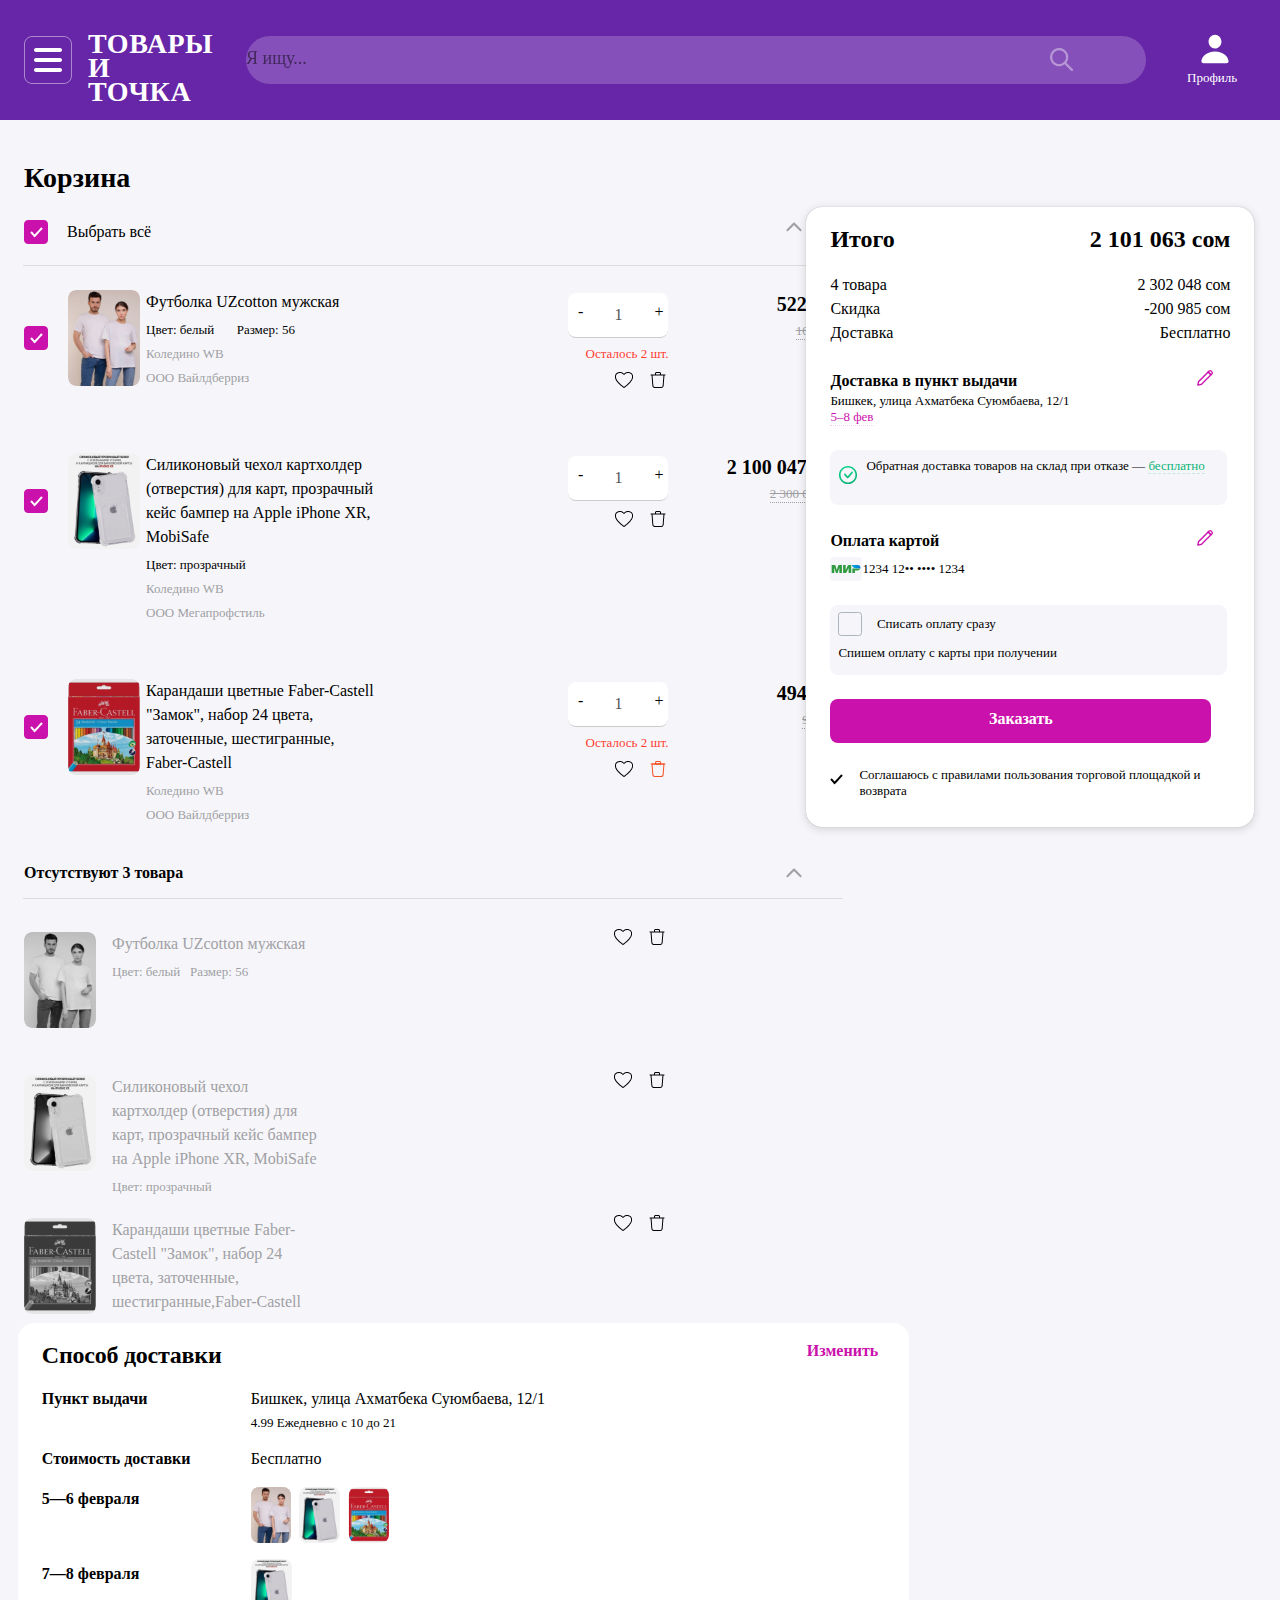
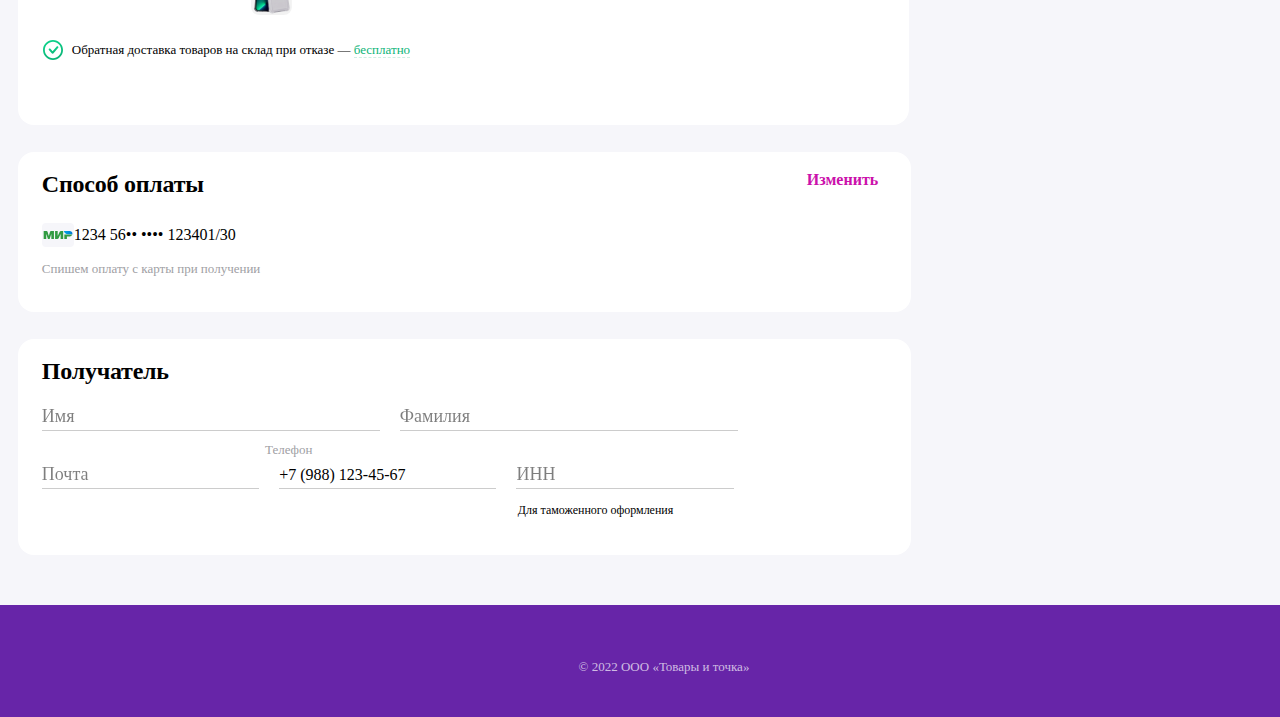
==== commit 6ab97502: "Mobile version" ====
--- a/Wild/index.html
+++ b/Wild/index.html
@@ -9,30 +9,31 @@
 </head>
 <body>
     <header class="header">
-        <div class="hamburger-lines">
-            <span class="line line1"></span>
-            <span class="line line2"></span>
-            <span class="line line3"></span>
-        </div>  
-        <a href="#"><p class="logo">Товары<br> и точка</p></a>
-        <form action="" method="get">
+        <section class="logo">
+            <section class="catalog">
+                    <img class="catalog_img" src="images/catalog.svg" alt="">     
+            </section>
+            <section class="logotip">
+                <p class="logotip_text">Товары и точка</p>
+            </section>
+        </section>
+        
+        <section class="find_cont">
             <input class="find" name="s" placeholder="Я ищу..." type="search">
-        </form>
-        <nav>
-            <ul>
-                <li>                   
-                    <a href="#" >
-                       <img src="images/Exclude.svg" alt="Профиль">
-                        <span>Профиль</span>
-                    </a>
-                </li>
-                <li>             
-                    <a href="#">
-                        <img src="images/Vector.svg" alt="Корзина">Корзина
-                    </a>
-                </li>
-            </ul>
-        </nav>
+            <img class="find_ic" src="images/find.svg" alt="">
+        </section>
+        
+        <section class="icons_head">
+            <section class="profile">
+                <img class="profile_ic" src="images/Exclude.svg" alt="">
+                <p class="profile_tx">Профиль</p>
+            </section>
+            
+            <section class="bak">
+                <img class="bak_ic" src="images/Vector.svg" alt="">
+                <p class="bak_tx">Корзина</p>
+            </section>
+        </section>
     </header>
 
     <main>
@@ -41,7 +42,7 @@
                 <h1 class="title_one">Корзина</h1>
                 <hr class="lines">
                 <section class="basket">
-                <p class="checkbox"> <input id="checkbox" class="input_checkbox" type="checkbox" checked><label for="checkbox"></label>Выбрать всё </p><img class="closed1" src="images/closed.svg" alt="">    
+                <p class="checkbox"> <input id="checkbox" class="input_checkbox" type="checkbox" checked><label class="mobile_check" for="checkbox"></label>Выбрать всё </p><img class="closed1" src="images/closed.svg" alt="">    
 
                
                
@@ -52,7 +53,7 @@
                     </section>
                     <section class="basket_text">
                         <h2 class="suptitle_one">Футболка UZcotton мужская</h2>
-                        <h3 class="suptitle_two">Цвет: белый &nbsp; Размер: 56</h3>
+                        <h3 class="suptitle_two">Цвет: белый &nbsp; <span class="hide">Размер: 56</span></h3>
                         <h4 class="suptitle_three">Коледино WB </h4>
                         <h4 class="suptitle_third">OOO Вайлдберриз</h4>
                     </section>
@@ -62,7 +63,7 @@
                         <div class="counter__input"><input class="counter_input" type="text" disabled value="1"></div>
                         <div class="counter__button counter__button_plus">+</div>
                         <h3 class="remainder">Осталось 2 шт.</h3>
-                        <section class="counter_image">
+                        <section class="counter_image counter_image_mobile">
                         <img src="images/heart.png" alt="Избранное">
                         <img src="images/basket.png" alt="Удаление">
                         </section>
@@ -85,11 +86,11 @@
                         <h4 class="suptitle_third">OOO Мегапрофстиль</h4>
                     </section>
 
-                    <section class="counter">
+                    <section class="counter counter_mobile">
                         <div class="counter__button counter__button_minus">-</div>
                         <div class="counter__input"><input class="counter_input" type="text" disabled value="1"></div>
                         <div class="counter__button counter__button_plus">+</div>
-                        <section class="counter_image">
+                        <section class="counter_image  counter_image_mobile">
                         <img src="images/heart.png" alt="Избранное">
                         <img src="images/basket.png" alt="Удаление">
                         </section>
@@ -103,7 +104,7 @@
                     </section>
                 </section>
 
-                <section class="basket_item1">
+                <section class="basket_item1 basket_item_mobile">
                     <section class="basket_left">
                         <input id="checkbox3" class="checkbox_left input_checkbox" type="checkbox" checked><label for="checkbox3"></label>
                         <img class="basket_img" src="images/Frame277132130.svg" alt="Картинка товара">
@@ -119,7 +120,7 @@
                         <div class="counter__input"><input class="counter_input" type="text" disabled value="1"></div>
                         <div class="counter__button counter__button_plus">+</div>
                         <h3 class="remainder">Осталось 2 шт.</h3>
-                        <section class="counter_image">
+                        <section class="counter_image counter_image_mobile">
                         <img src="images/heart.png" alt="Избранное">
                         <img src="images/red.svg" alt="Удаление">
                         </section>
@@ -147,13 +148,13 @@
                 <section class="missing_name">
                 <h2 class="missing_suptitle_one">Футболка UZcotton мужская</h2>
                 <section class="missing_text">
-                <h3 class="missing_suptitle_two">Цвет: белый &nbsp; Размер: 56</h3>
+                <h3 class="missing_suptitle_two">Цвет: белый &nbsp;<span class="hide"> Размер: 56</span></h3>
                 </section>
                 </section>
                 </section>
 
                     <section class="missing_image">
-                    <img src="images/heart.png" alt="Избранное">
+                    <img class="heart" src="images/heart.png" alt="Избранное">
                     <img src="images/basket.png" alt="Удаление">
                     </section>
             </section>
@@ -174,7 +175,7 @@
                     </section>
             </section>
 
-            <section class="missing_item">
+            <section class="missing_item missing_item_mobile">
                     <section class="missing_block">
                     <img class="missing_img" src="images/Frame277132130.svg" alt="Картинка товара">
                     <h2 class="missing_suptitle_one">Карандаши цветные Faber-Castell "Замок", набор 24 цвета, заточенные, шестигранные,Faber-Castell </h2>   
@@ -195,9 +196,9 @@
 
                 <section class="delivery_giving">
                     <section class="delivery_date_block">
-            <h2 class="delivery_main_text_one">Пункт выдачи</h2>
-            <h2 class="delivery_main_text_one  delivery_padding">Стоимость доставки</h2>
-            <h2 class="delivery_main_text_one">5—6 февраля</h2>
+            <h2 class="delivery_main_text_one dmt_m">Пункт выдачи</h2>
+            <h2 class="delivery_main_text_one  delivery_padding dmtc_m">Стоимость доставки</h2>
+            <h2 class="delivery_main_text_one dmto_m">5—6 февраля</h2>
             <h2 class="delivery_main_text_one delivery_padding2">7—8 февраля</h2>
                     </section>
                     <section class="delivery_items">
@@ -209,13 +210,15 @@
                    <p class="delivery_main_suptext">4.99 Ежедневно с 10 до 21 </p>
                    </section>
                     </section>
-            <h2 class="delivery_main_text_two">Бесплатно</h2>
+            <h2 class="delivery_main_text_two dmtt_m">Бесплатно</h2>
             <section class="delivery_products1">
-            <img src="images/deliv1.svg" alt="Маленькая картинка товара">
-            <img src="images/deliv2.svg" alt="Маленькая картинка товара">
-            <img src="images/deliv3.svg" alt="Маленькая картинка товара">
-            </section>
-            <img src="images/deliv4.svg" alt="Маленькая картинка товара">
+            <img class="mobile_img" src="images/deliv1.svg" alt="Маленькая картинка товара">
+            <img class="mobile_img" src="images/deliv2.svg" alt="Маленькая картинка товара">
+            <img class="mobile_img" src="images/deliv3.svg" alt="Маленькая картинка товара">
+            </section>
+            <section class="mobile_image_m">
+            <img class="mobile_img" src="images/deliv4.svg" alt="Маленькая картинка товара">      
+            </section>
                     </section>  
                 </section>
             </section>
@@ -233,7 +236,7 @@
                 </section>
 
             <section class="payment_data">
-            <p class="payment_data_text"><img src="images/pay.svg" alt="Карта">1234 56•• •••• 1234 <span>01/30</span></p>
+            <p class="payment_data_text"><img src="images/pay.svg" alt="Карта">1234 56•• •••• 1234 <span class="mobile_span">01/30</span></p>
             </section>
             </section>
             <section class="payment_info">
@@ -247,13 +250,13 @@
             </section>
             
                 <form class="receiver_mainblock" action="">
-            <input class="receiver_in1" type="text" placeholder="Имя">
-            <input class="receiver_in1" type="text" placeholder="Фамилия">
+            <input class="receiver_in1 mobile_in1" type="text" placeholder="Имя">
+            <input class="receiver_in1 mobile_in2" type="text" placeholder="Фамилия">
             
-            <input class="receiver_in2 mail" type="text" placeholder="Почта">
-            <input class="receiver_in2 phonei" id="phone"  type="text" value='+7 (988) 123-45-67'>
-             <input class="receiver_in2 innc" id="inn" type="text" placeholder="ИНН"><label class="inn" for="inn">Для таможенного оформления</label>
-              <label class="phone" for="phone">Телефон</label>
+            <input class="receiver_in2 mail mobile_in3" type="text" placeholder="Почта">
+            <input class="receiver_in2 phonei mobile_in4" id="phone"  type="text" value='+7 (988) 123-45-67'>
+             <input class="receiver_in2 innc mobile_in5" id="inn" type="text" placeholder="ИНН"><label class="inn mobile_l1" for="inn">Для таможенного оформления</label>
+              <label class="phone mobile_l2" for="phone">Телефон</label>
                </form>
         </section>
 
@@ -280,11 +283,11 @@
         </section>
 
         <section class="delivery_pay">
-        <h2 class="delivery_suptitle">Оплата картой<img class="change_vec2" src="images/change.svg" alt="Изменение"></h2>
-        <p class="delivery_pay_text"><img src="images/pay.svg" alt="Карта">1234 12•• •••• 1234</p>
+        <h2 class="delivery_suptitle hide">Оплата картой<img class="change_vec2 hide" src="images/change.svg" alt="Изменение"></h2>
+        <p class="delivery_pay_text hide"><img src="images/pay.svg" alt="Карта">1234 12•• •••• 1234</p>
         </section>
         <section class="delivery_pay_wroff">
-            <p class="pay_text"> <input id="checkbox4" class="input_checkbox" type="checkbox"><label for="checkbox4"></label> Списать оплату сразу</p>
+            <p class="pay_text"> <input id="checkbox4" class="input_checkbox" type="checkbox"><label class="label_mobp" for="checkbox4"></label> Списать оплату сразу</p>
         <p class="pay_text">Спишем оплату с карты при получении</p>
         </section>
         <button class="delivery_button" type="button"><p class="delivery_button_text">Заказать</p></button>
--- a/Wild/css/style.css
+++ b/Wild/css/style.css
@@ -17,42 +17,63 @@
 }
 
 header{
-    width: 100%;
-    display: flex;
-    flex-direction: row;
-    align-items: center;
-    padding: 16px 3px 16px 24px;
-    gap: 32px;
-    width: 100%;
-    height: 88px;
-    background: #6725A8;
-}
-
-.hamburger-lines {
-    display: block;
-    height: 26px;
-    width: 32px;
-    top: 17px;
-    left: 20px;
-    z-index: 2;
-    display: flex;
-    flex-direction: column;
-    justify-content: space-between;
-    border: 1px solid rgba(255, 255, 255, 0.45);
-    border-radius: 8px;
-    padding: 10px;
-  }
-
-.hamburger-lines .line {
-    display: block;
-    height: 4px;
-    width: 100%;
-    border-radius: 10px;
-    background: #ffff;
-  }
+    display: flex;
+flex-direction: row;
+align-items: center;
+padding: 16px 3px 16px 24px;
+gap: 32px;
+width: 1400px;
+height: 88px;
+background: #6725A8;
+flex: none;
+order: 0;
+align-self: stretch;
+flex-grow: 0;
+}
 
   .logo{
-    height: 48px;
+ display: flex;
+flex-direction: row;
+align-items: center;
+padding: 0px;
+gap: 16px;
+width: 190px;
+height: 56px;
+flex: none;
+order: 0;
+flex-grow: 0;
+}
+
+.catalog{
+    box-sizing: border-box;
+width: 48px;
+height: 48px;
+border: 1px solid rgba(255, 255, 255, 0.45);
+border-radius: 8px;
+flex: none;
+order: 0;
+flex-grow: 0;
+    position: relative;
+}
+
+.catalog_img{
+position: absolute;
+    top: 50%;
+    left: 50%;
+    margin-right: -50%;
+    transform: translate(-50%, -50%);
+}
+
+.logotip{
+    width: 126px;
+height: 56px;
+flex: none;
+order: 1;
+flex-grow: 0;
+}
+
+.logotip_text{
+ height: 48px;
     left: 0px;
     top: 1px;  
     font-family: 'Segoe UI';
@@ -66,8 +87,16 @@
     color: #FFFFFF;
 }
 
-form{
-    width: 55%;
+.find_cont{
+display: flex;
+flex-direction: row;
+align-items: center;
+width: 900px;
+height: 48px;
+border-radius: 36px;
+flex: none;
+order: 1;
+flex-grow: 1;
 }
 
 .find{
@@ -78,13 +107,118 @@
     border: none;
 }
 
+.find_ic{
+    width: 24px;
+height: 24px;
+opacity: 0.4;
+flex: none;
+order: 1;
+flex-grow: 0;
+position: absolute;
+left: 82%;
+}
+
+.icons_head{
+    display: flex;
+flex-direction: row;
+justify-content: center;
+align-items: flex-end;
+padding-top: 16px;
+padding-right: 3%;
+gap: 40px;
+width: 169px;
+height: 56px;
+flex: none;
+order: 2;
+align-self: stretch;
+flex-grow: 0;
+}
+
+.profile{
+    display: flex;
+flex-direction: column;
+justify-content: center;
+align-items: center;
+padding: 0px 0px 3px;
+gap: 6px;
+width: 56px;
+height: 56px;
+flex: none;
+order: 0;
+align-self: stretch;
+flex-grow: 0;
+}
+
+.profile_ic{
+    width: 56px;
+height: 30px;
+flex: none;
+order: 0;
+align-self: stretch;
+flex-grow: 0;
+}
+
+.profile_tx{
+    width: 55px;
+height: 16px;
+font-family: 'Segoe UI';
+font-style: normal;
+font-weight: 400;
+font-size: 13px;
+line-height: 16px;
+color: #FFFFFF;
+flex: none;
+order: 1;
+flex-grow: 0;
+}
+
+.bak_ic{
+    width: 56px;
+height: 30px;
+flex: none;
+order: 0;
+flex-grow: 0;
+}
+
+.bak_tx{
+    width: 51px;
+height: 16px;
+
+/* Сайт/Caption */
+
+font-family: 'Segoe UI';
+font-style: normal;
+font-weight: 400;
+font-size: 13px;
+line-height: 16px;
+color: #FFFFFF;
+flex: none;
+order: 1;
+flex-grow: 0;
+}
+
 ::placeholder {
     font-weight: 400;
     font-size: 18px;
     line-height: 24px;
     color: white;
     opacity: 0.5;
-    padding-left: 20px;
+    padding: 0;
+}
+
+.bak{
+    display: flex;
+flex-direction: column;
+justify-content: center;
+align-items: center;
+padding: 0px 0px 3px;
+gap: 6px;
+width: 56px;
+height: 56px;
+flex: none;
+order: 1;
+align-self: stretch;
+flex-grow: 0;
 }
 
 li{
@@ -209,6 +343,7 @@
     font-size: 16px;
     line-height: 24px;
     color: #A0A0A4;
+    width: 210px;
 }
 
 .missing_suptitle_two{
@@ -751,6 +886,7 @@
     isolation: isolate;
     width: 891px;
     height: 108px;
+    padding-top: 15px;
 }
 
 .missing_block{
@@ -881,7 +1017,6 @@
 isolation: isolate;
 width: 136.93px;
 height: 56px;
-background: #FFFFFF;
 border-radius: 8px;
 flex: none;
 order: 0;
@@ -1322,3 +1457,1476 @@
 }
 
 
+
+
+
+/*    MEDIA*/
+
+
+
+
+@media (max-width: 320px){
+    *{
+    margin: 0;
+    padding: 0;
+    font-family: 'Segoe UI';
+    max-width: 100%;
+}
+
+body{
+    overflow-x: hidden;
+    max-width: 100%;
+}
+       
+@font-face {
+    font-family: Segoe UI;
+    src: url(fonts/SegoeUI.ttf);
+}
+
+header{
+display: flex;
+flex-direction: row;
+align-items: center;
+padding: 0px 13px;
+gap: 16px;
+width: 320px;
+height: 56px;
+background: #6725A8;
+flex: none;
+order: 0;
+align-self: stretch;
+flex-grow: 0;
+}
+
+  .logo{
+width: 28px;
+height: 28px;
+flex: none;
+order: 0;
+flex-grow: 0;
+}
+
+.catalog{
+border: none;
+}
+
+.catalog_img{
+display: hide;
+}
+
+.logotip{
+min-width: 230px;
+min-height: 24px;
+flex: none;
+order: 1;
+align-self: stretch;
+flex-grow: 1;
+}
+
+.logotip_text{
+width: 230px;
+height: 24px;
+left: 4px;
+top: 11px;
+font-family: 'Segoe UI';
+font-style: normal;
+font-weight: 600;
+font-size: 26px;
+line-height: 24px;
+display: flex;
+align-items: center;
+letter-spacing: 0.02em;
+font-variant: small-caps;
+color: #FFFFFF;
+}
+
+.find_cont{
+
+}
+
+.find{
+display: none;
+}
+
+.find_ic{
+    width: 24px;
+height: 24px;
+flex: none;
+order: 1;
+flex-grow: 0;
+position: absolute;
+left: 92%;
+}
+
+.icons_head{
+display: none;
+}
+
+.profile{
+display: none;
+}
+
+.profile_ic{
+display: none;
+}
+
+.profile_tx{
+display: none;
+}
+
+.bak_ic{
+display: none;
+}
+
+.bak_tx{
+display: none;
+}
+
+::placeholder {
+    font-weight: 400;
+    font-size: 18px;
+    line-height: 24px;
+    color: white;
+    opacity: 0.5;
+    padding: 0;
+}
+
+.bak{
+display: none;
+}
+
+li{
+    list-style-type: none;
+    display: inline;
+}
+
+a{
+   text-decoration: none; 
+   color: #ffff;
+   font-size: 13px;
+   font-weight: 400;
+   line-height: 16;
+   text-align: center;
+}
+
+main{
+    background-color: #F6F6FA;
+    height:2900px;
+}
+
+.main_left{
+display: flex;
+flex-direction: column;
+align-items: center;
+gap: 32px;
+flex: none;
+order: 1;
+flex-grow: 0;
+}
+
+.main_rigth{
+float: left;
+}
+
+.title_one{
+margin-top: 15px;
+display: flex;
+flex-direction: row;
+align-items: flex-start;
+padding: 0px;
+gap: 8px;
+height: 28px;
+flex: none;
+order: 0;
+align-self: stretch;
+flex-grow: 0;
+    font-family: 'Segoe UI';
+font-style: normal;
+font-weight: 700;
+font-size: 20px;
+line-height: 28px;
+display: flex;
+align-items: center;
+color: #000000;
+}
+
+.title_two{
+    font-family: 'Segoe UI';
+    font-style: normal;
+    font-weight: 700;
+    font-size: 20px;
+    line-height: 32px;
+}
+
+.suptitle_one{
+    font-family: 'Segoe UI';
+    font-style: normal;
+    font-weight: 400;
+    font-size: 14px;
+    line-height: 24px;
+    color: #000000;
+    width: 275px;
+    overflow: hidden;
+    width: 205px;
+}
+
+.suptitle_two{
+    font-family: 'Segoe UI';
+    font-style: normal;
+    font-weight: 400;
+    font-size: 13px;
+    line-height: 16px;
+    color: #000000;
+    display: flex;
+    flex-direction: row;
+    align-items: center;
+    padding: 0px;
+    gap: 16px;
+    width: 275px;
+    height: 16px;
+}
+
+.suptitle_three{
+    font-family: 'Segoe UI';
+    font-style: normal;
+    font-weight: 400;
+    font-size: 13px;
+    color: #A0A0A4;
+    display: flex;
+    flex-direction: column;
+    align-items: flex-start;
+    padding: 0px;
+    gap: 4px;
+    width: 275px;
+    height: 36px;
+}
+
+.suptitle_third{
+display: none;
+}
+
+.missing_suptitle_one{
+    font-family: 'Segoe UI';
+    font-style: normal;
+    font-weight: 400;
+    font-size: 16px;
+    line-height: 24px;
+    color: #A0A0A4;
+    overflow: hidden;
+    width: 192px;
+height: 50px;
+}
+
+.missing_suptitle_two{
+    font-family: 'Segoe UI';
+    font-style: normal;
+    font-weight: 400;
+    font-size: 13px;
+    line-height: 16px;
+    color: #A0A0A4;
+}
+
+.basket{
+display: flex;
+flex-direction: column;
+align-items: flex-start;
+padding: 0px;
+gap: 16px;
+margin: 0;
+width: 296px;
+height: 567.67px;
+
+
+/* Inside auto layout */
+
+flex: none;
+order: 0;
+flex-grow: 0;
+}
+
+.basket_item1{
+    display: flex;
+    flex-direction: row;
+    justify-content: space-between;
+    align-items: flex-start;
+    width: 891px;
+    height: 130px;
+    padding-top: 30px;
+}
+
+.basket_item{
+    display: flex;
+    flex-direction: row;
+    justify-content: space-between;
+    align-items: flex-start;
+    width: 891px;
+    height: 200px;
+    padding-top: 70px;
+}
+    
+    .basket_item_mobile{
+        padding-top: 80px;
+    }
+
+.basket_left{
+    display: flex;
+    flex-direction: row;
+    align-items: center;
+    padding: 0px;
+    gap: 12px;
+    width: 70px;
+    height: 96px;
+    flex: none;
+    order: 0;
+    flex-grow: 0;
+    position: relative;
+}
+
+.basket_img{
+    width: 72px;
+    height: 96px;
+    border-radius: 8px;
+    position: absolute;
+    z-index: 0;
+}
+
+.basket_text{
+display: flex;
+flex-direction: column;
+align-items: flex-start;
+padding-top: 25px;
+gap: 8px;
+
+width: 192px;
+height: 94px;
+
+
+/* Inside auto layout */
+
+flex: none;
+order: 1;
+flex-grow: 1;
+}
+
+.remainder{
+    font-family: 'Segoe UI';
+    font-style: normal;
+    font-weight: 400;
+    font-size: 13px;
+    line-height: 16px;
+    color: #FF3B30;
+    padding-bottom: 5%;
+}
+
+.checkbox{
+    font-family: 'Segoe UI';
+    font-style: normal;
+    font-weight: 400;
+    font-size: 16px;
+    line-height: 24px;
+    padding-top: 24px;
+    display: flex;
+flex-direction: row;
+align-items: center;
+    gap: 11px;
+width: 891px;
+height: 24px;
+}
+
+.input_checkbox{
+    width: 22px;
+    height: 22px;
+    position: absolute;
+}
+    
+    .mobile_check{
+        padding-top: 60px;
+    }
+
+
+.input_checkbox+label {
+  display: inline-flex;
+  align-items: center;
+  user-select: none;
+}
+.input_checkbox+label::before {
+  content: '';
+  display: inline-block;
+ width: 22px;
+height: 22px;
+  flex-shrink: 0;
+  flex-grow: 0;
+  border: 1px solid #adb5bd;
+  border-radius: 0.25em;
+  margin-right: 0.5em;
+  background-repeat: no-repeat;
+  background-position: center center;
+  background-size: 50% 50%;
+    z-index: 1;
+    margin-bottom: 65px;
+    margin-left: 3px;
+}
+
+.input_checkbox:checked+label::before {
+  border-color: #CB11AB;
+  background: #CB11AB;
+    background-position: center;
+  background-image: url("../images/checked.png");
+    background-repeat: no-repeat;
+}
+
+.input_checkbox:not(:disabled):not(:checked)+label:hover::before {
+  border-color: #CB11AB;
+}
+/* стили для активного состояния чекбокса (при нажатии на него) */
+.input_checkbox:not(:disabled):active+label::before {
+  background-color: #CB11AB;
+  border-color: #CB11AB;
+}
+/* стили для чекбокса, находящегося в фокусе и не находящегося в состоянии checked */
+.input_checkbox:focus:not(:checked)+label::before {
+  border-color: #CB11AB;
+}
+/* стили для чекбокса, находящегося в состоянии disabled */
+.input_checkbox:disabled+label::before {
+  background-color: background: rgba(0, 0, 0, 0.2);;
+}
+
+.input_checkbox1{
+    width: 13px;
+    height: 24px;
+    position: absolute;
+    z-index: -1;
+  opacity: 0;
+}
+
+.input_checkbox1+label {
+  display: inline-flex;
+  align-items: center;
+  user-select: none;
+}
+
+.input_checkbox1+label::before {
+  content: '';
+  display: inline-block;
+ width: 13px;
+height: 24px;
+  flex-shrink: 0;
+  flex-grow: 0;
+  border: none;
+  border-radius: 0.25em;
+  margin-right: 0.5em;
+  background-repeat: no-repeat;
+  background-position: center center;
+  background-size: 50% 50%;
+}
+
+.input_checkbox1:checked+label::before {
+  border-color: none;
+  background: white;
+    background-position: center;
+  background-image: url("../images/checkedblack.png");
+    background-repeat: no-repeat;
+}
+
+.input_checkbox1:not(:disabled):not(:checked)+label:hover::before {
+  border-color: none;
+}
+/* стили для активного состояния чекбокса (при нажатии на него) */
+.input_checkbox1:not(:disabled):active+label::before {
+  background-color: none;
+  border-color: none;
+}
+/* стили для чекбокса, находящегося в фокусе и не находящегося в состоянии checked */
+.input_checkbox1:focus:not(:checked)+label::before {
+  border-color: none;
+}
+/* стили для чекбокса, находящегося в состоянии disabled */
+.input_checkbox1:disabled+label::before {
+  background-color: none;
+}
+
+
+.checkbox_left{
+    width: 22px;
+    height: 96px;
+}
+
+.checkbox_delivery{
+    font-family: 'Segoe UI';
+    font-style: normal;
+    font-weight: 400;
+    font-size: 13px;
+    line-height: 16px;
+    color: #000000;
+}
+
+.counter{
+    display: flex;
+    flex-direction: row;
+    align-items: flex-end;
+    gap: 8px;   
+    flex: none;
+    order: 1;
+    align-self: stretch;
+    flex-grow: 0;
+    position: absolute;
+    padding-top: 110px;
+    padding-left: 0; 
+}
+    
+    .counter_mobile{
+        padding-top: 135px;
+    }
+
+.counter__button{
+    display: flex;
+    justify-content: center;
+    align-items: center;
+}
+
+.counter__button_minus{
+    position:absolute;
+    padding-left: 5px;
+    padding-bottom: 13px;
+}
+
+.counter__button_plus{
+    position:absolute;
+    padding-left: 85px;
+    padding-bottom: 13px;
+}
+
+.counter_input{
+    width: 100px;
+    height: 44px;
+    border-radius: 8px;
+    background-color: #fff;
+    border: none;
+    text-align: center;
+}
+
+.counter_image{
+    display: flex;
+flex-direction: row;
+justify-content: center;
+align-items: center;
+padding: 0px;
+gap: 16px;
+width: 56px;
+height: 20px;
+    padding-bottom: 4%;
+}
+    
+.counter_image_mobile{
+        position: absolute;
+        left: 250px;
+    }    
+
+.cost_cont{
+    display: flex;
+    flex-direction: row;
+    align-items: flex-end;
+    gap: 5px;
+    width: 250px;
+    height: 24px;
+    flex: none;
+    order: 2;
+    align-self: stretch;
+    flex-grow: 1;
+    position: absolute;
+    padding-left: 85px;
+}
+
+.cost{
+    font-family: 'Segoe UI';
+    font-style: normal;
+    font-weight: 700;
+    font-size: 16px;
+    line-height: 28px;
+}
+
+.cost_out{
+    font-family: 'Segoe UI';
+    font-style: normal;
+    font-weight: 400;
+    font-size: 13px;
+    line-height: 16px;
+    color: #A0A0A4;
+    text-decoration: line-through;
+    border-bottom: 1px dotted #A0A0A4;
+    float: right;
+}
+
+.total{
+display: flex;
+flex-direction: column;
+align-items: flex-start;
+padding: 8px 16px 0px;
+gap: 24px;
+width: 290px;
+height: 378px;
+background: #F6F6FA;
+border-radius: 16px 16px 0px 0px;
+position: absolute;
+top: 2480px;
+left: 0;
+box-shadow: none;
+}
+
+.total_one{
+   width: 100%; 
+}
+
+.total_sum{
+    float: right;
+}
+
+.total_suptitle{
+    font-family: 'Segoe UI';
+    font-style: normal;
+    font-weight: 400;
+    font-size: 16px;
+    line-height: 24px;
+}
+
+.delivery_suptitle{
+    font-family: 'Segoe UI';
+    font-style: normal;
+    font-weight: 700;
+    font-size: 16px;
+    line-height: 24px;
+}
+
+.delivery_text{
+    font-family: 'Segoe UI';
+    font-style: normal;
+    font-weight: 400;
+    font-size: 13px;
+    line-height: 16px;
+}
+
+.delivery_date{
+    font-family: 'Segoe UI';
+    font-style: normal;
+    font-weight: 400;
+    font-size: 13px;
+    line-height: 16px;
+    color: #CB11AB;
+    border-bottom: 1px dotted #CB11AB33;
+    float: left;
+}
+    
+    .total_delivery{
+        display: none;
+    }
+
+.ac_total_delivery{
+    display: flex;
+    flex-direction: row;
+    padding: 8px 8px 12px;
+    gap: 8px;
+    isolation: isolate;
+    width: 270px;
+height: 52px;
+    background: #F0ECF4;
+border-radius: 8px;
+    font-family: 'Segoe UI';
+    font-style: normal;
+    font-weight: 400;
+    font-size: 13px;
+    line-height: 16px;
+}
+
+.delivery_pay{
+    display: flex;
+    flex-direction: column;
+    align-items: flex-start;
+    padding: 0px;
+    gap: 4px;
+    width: 390px;
+    height: 52px;
+}
+
+.delivery_pay_text{
+    font-family: 'Segoe UI';
+    font-style: normal;
+    font-weight: 400;
+    font-size: 13px;
+    line-height: 16px;
+    display: flex;
+    align-items: center;
+    text-align: right;
+    color: #000000;
+}
+
+.delivery_pay_wroff{
+    display: flex;
+    flex-direction: column;
+    align-items: flex-start; 
+    padding-right: 0;
+    
+    max-width: 280px;
+    height: 50px;
+   background: #F0ECF4;
+border-radius: 8px;
+}
+    
+    .label_mobp{
+        padding-top: 75px;
+        padding-left: 5px;
+    }
+
+.delivery_button{
+    display: flex;
+    flex-direction: column;
+    justify-content: center;
+    align-items: center;
+    padding: 0px 32px 5px; 
+    width: 288px;
+    min-height: 44px;
+    background: #CB11AB;
+    border-radius: 8px;
+    border: none;
+}
+
+.delivery_button_text{
+    width: 317px;
+    height: 24px;
+    font-family: 'Segoe UI';
+    font-style: normal;
+    font-weight: 700;
+    font-size: 16px;
+    line-height: 24px;
+    align-items: center;
+    text-align: center;
+    color: #FFFFFF;
+}
+
+.pay_text{
+    font-family: 'Segoe UI';
+    font-style: normal;
+    font-weight: 400;
+    font-size: 13px;
+    line-height: 16px;
+    display: flex;
+    align-items: center;  
+    flex-direction: row;
+    padding: 0px;
+    gap: 8px;
+    width: 365px;
+    height: 22px;
+    border-radius: 8px;  
+}
+
+.sogl{
+    display: flex;
+    flex-direction: row;
+    align-items: flex-start;
+    padding: 0px;
+    gap: 8px;
+    isolation: isolate;
+    width: 381px;
+    height: 32px;
+    flex: none;
+    order: 1;
+    align-self: stretch;
+    flex-grow: 0;
+}
+
+.change_vec{
+    padding-left: 180px;
+}
+
+.change_vec2{
+    padding-left: 258px;
+}
+
+.price_shipping{
+    width: 20px;
+    height: 20px;
+    padding-top: 7px;
+}
+
+.green{
+    color: #0CB477;
+    border-bottom: 1px dashed rgba(12, 180, 119, 0.2);
+}
+
+.missing{
+    display: flex;
+    flex-direction: column;
+    align-items: flex-start;
+    padding-top: 100px;
+    padding-left: 10px;
+    gap: 20px;
+    width: 891px;
+    height: 364px;
+    flex: none;
+    align-self: stretch;
+    flex-grow: 0;
+}
+
+.missing_title{
+    font-family: 'Segoe UI';
+    font-style: normal;
+    font-weight: 600;
+    font-size: 16px;
+    line-height: 24px;
+    display: flex;
+    align-items: center;
+    color: #000000;
+}
+
+.missing_img{
+    width: 72px;
+    height: 96px;
+    border-radius: 8px;
+    flex: none;
+    order: 0;
+    flex-grow: 0;
+    filter: grayscale(100%);
+}
+
+.missing_item{
+    display: flex;
+    flex-direction: row;
+    justify-content: space-between;
+    align-items: flex-start;
+    padding-top: 10px;
+    gap: 16px;
+    isolation: isolate;
+    width: 891px;
+    height: 108px;
+}
+    
+    .missing_item_mobile{
+        padding-top: 40px;
+    }
+
+.missing_block{
+    display: flex;
+    flex-direction: row;
+    align-items: flex-start;
+    padding: 12px 0px 0px;
+    gap: 16px;
+    width: 397px;
+    height: 108px;
+}
+
+.missing_text{
+    display: flex;
+flex-direction: row;
+align-items: center;
+padding-top: 8px;
+gap: 16px;
+width: 154px;
+height: 16px;
+}
+
+.missing_image{
+    display: flex;
+    flex-direction: row;
+    align-items: flex-start;
+    padding-top: 110px;
+    padding-right: 55px;
+    gap: 16px;
+    width: 226px;
+    height: 108px;
+}
+
+.delivery{
+display: flex;
+flex-direction: column;
+align-items: center;
+gap: 24px;
+width: 320px;
+height: 512px;
+background: #FFFFFF;
+border-radius: 16px;
+flex: none;
+order: 0;
+align-self: stretch;
+flex-grow: 0;
+margin-top: 120px;
+margin-left: 0;
+}
+
+.delivery_main{
+    display: flex;
+flex-direction: column;
+align-items: flex-end;
+padding: 0px;
+gap: 16px;
+width: 891px;
+height: 276px;
+flex: none;
+order: 0;
+align-self: stretch;
+flex-grow: 0;
+z-index: 1;
+}
+
+.delivery_titlebox{
+display: flex;
+flex-direction: row;
+align-items: flex-start;
+padding: 0px 16px;
+gap: 10px;
+width: 320px;
+height: 28px;
+flex: none;
+order: 0;
+align-self: stretch;
+flex-grow: 0;
+}
+
+.delivery_giving{
+width: 320px;
+height: 512px;
+left: 0px;
+top: 0px;
+font-family: 'Segoe UI';
+font-style: normal;
+font-weight: 600;
+font-size: 16px;
+line-height: 24px;
+display: flex;
+align-items: center;
+color: #000000;
+}
+
+.delivery_date_block{
+width: 288px;
+height: 72px;
+flex: none;
+order: 0;
+flex-grow: 0;
+padding-left: 16px;
+}
+
+.delivery_items{
+
+}
+
+.delivery_products1{
+display: flex;
+flex-direction: row;
+align-items: flex-start;
+padding: 0px;
+gap: 8px;
+isolation: isolate;
+width: 138.78px;
+height: 56px;
+border-radius: 8px;
+flex: none;
+order: 1;
+flex-grow: 0;
+    position: absolute;
+    left: 16px;
+    top: 1570px;
+}
+    
+    .mobile_img{
+        width: 40.93px;
+height: 56px;
+border-radius: 8px;
+    }
+    
+    .mobile_image_m{
+        position: absolute;
+        left: 16px;
+        padding-top: 170px;
+    }
+
+.delivery_back{
+display: flex;
+flex-direction: row;
+align-items: center;
+padding-left: 26px;
+gap: 8px;
+width: 272px;
+height: 32px;
+border-radius: 8px;
+flex: none;
+order: 0;
+align-self: stretch;
+flex-grow: 0;
+padding-top: 170px;
+}
+
+.delivery_text_block{
+    display: flex;
+flex-direction: column;
+justify-content: center;
+align-items: flex-start;
+padding: 0px;
+gap: 4px;
+width: 398px;
+height: 44px;
+border-radius: 8px;
+flex: none;
+order: 0;
+flex-grow: 0;
+}
+
+.delivery_text_block1{
+position: absolute;
+width: 288px;
+height: 48px;
+font-family: 'Segoe UI';
+font-style: normal;
+font-weight: 400;
+font-size: 16px;
+line-height: 24px;
+color: #000000;
+left: 16px;
+position: absolute;
+top: 1410px;
+}
+
+.delivery_text_block2{
+position: absolute;
+width: 288px;
+height: 48px;
+font-family: 'Segoe UI';
+font-style: normal;
+font-weight: 400;
+font-size: 16px;
+line-height: 24px;
+color: #000000;
+left: 16px;
+position: absolute;
+top: 1435px;
+}
+
+.delivery_title_text{
+font-family: 'Segoe UI';
+font-style: normal;
+font-weight: 700;
+font-size: 20px;
+line-height: 28px;
+display: flex;
+align-items: center;
+letter-spacing: -0.01em;
+color: #000000;
+}
+
+.delivery_change_text{
+width: 78px;
+height: 24px;
+font-family: 'Segoe UI';
+font-style: normal;
+font-weight: 700;
+font-size: 16px;
+line-height: 24px;
+display: flex;
+align-items: center;
+color: #CB11AB;
+padding-right: 30px;
+}
+
+.delivery_main_text_one{
+width: 288px;
+height: 24px;
+font-family: 'Segoe UI';
+font-style: normal;
+font-weight: 600;
+font-size: 16px;
+line-height: 24px;
+display: flex;
+align-items: center;
+color: #000000;
+position: absolute;
+top: 1400px;
+}
+    
+    .dmt_m{
+width: 288px;
+height: 24px;
+font-family: 'Segoe UI';
+font-style: normal;
+font-weight: 600;
+font-size: 16px;
+line-height: 24px;
+color: #000000;
+position: absolute;
+top: 1370px;
+    }
+    
+    .dmtc_m{
+        width: 288px;
+height: 24px;
+font-family: 'Segoe UI';
+font-style: normal;
+font-weight: 600;
+font-size: 16px;
+line-height: 24px;
+color: #000000;
+    }
+    
+    .dmto_m{
+        padding-top: 130px;
+    }
+    
+    .dmtt_m{
+        top: 1495px;
+        left: 16px;
+    }
+
+.delivery_main_text_two{
+width: 288px;
+height: 24px;
+font-family: 'Segoe UI';
+font-style: normal;
+font-weight: 400;
+font-size: 16px;
+line-height: 24px;
+display: flex;
+align-items: center;
+color: #000000;
+position: absolute;
+}
+    
+    
+
+.delivery_main_suptext{
+    width: 160px;
+height: 16px;
+    font-family: 'Segoe UI';
+font-style: normal;
+font-weight: 400;
+font-size: 13px;
+line-height: 16px;
+color: #000000;
+}
+
+.delivery_back_text{
+    font-family: 'Segoe UI';
+font-style: normal;
+font-weight: 400;
+font-size: 13px;
+line-height: 16px;
+color: #000000;
+    text-align: center;
+    align-items: center;
+    padding-left: 30px;
+    padding-top: 3px;
+}
+
+.delivery_back_suptext{
+    font-family: 'Segoe UI';
+font-style: normal;
+font-weight: 400;
+font-size: 13px;
+line-height: 16px;
+color: #0CB477;
+border-bottom: 1px dashed rgba(12, 180, 119, 0.2);
+}
+
+.delivery_padding{
+    padding-top: 70px;
+}
+
+.delivery_padding2{
+    padding-top: 245px;
+}
+
+.image_back_center{
+    position: absolute;
+}
+
+.payment{
+display: flex;
+flex-direction: column;
+align-items: flex-start;
+padding: 16px 16px 24px;
+gap: 8px;
+width: 320px;
+height: 124px;
+background: #FFFFFF;
+border-radius: 16px;
+    margin-left: 0;
+}
+
+.payment_block{
+    display: flex;
+flex-direction: column;
+align-items: flex-start;
+padding: 0px;
+gap: 16px;
+width: 843px;
+height: 72px;
+flex: none;
+order: 0;
+align-self: stretch;
+flex-grow: 0;
+}
+
+.payment_title{
+    display: flex;
+flex-direction: row;
+align-items: flex-start;
+padding: 0px;
+gap: 10px;
+width: 843px;
+height: 32px;
+flex: none;
+order: 0;
+align-self: stretch;
+flex-grow: 0;
+}
+
+.payment_data{
+    display: flex;
+flex-direction: column;
+align-items: flex-start;
+padding: 0px;
+gap: 4px;
+width: 843px;
+height: 24px;
+}
+
+.payment_info{
+    display: flex;
+flex-direction: column;
+align-items: flex-start;
+padding: 0px;
+gap: 8px;
+width: 843px;
+height: 16px;
+}
+
+.payment_data_text{
+font-family: 'Segoe UI';
+font-style: normal;
+font-weight: 400;
+font-size: 16px;
+line-height: 24px;
+display: flex;
+align-items: center;
+color: #000000;
+}
+    
+    .mobile_span{
+        padding-left: 10px;
+    }
+
+.payment_data_info{
+    font-family: 'Segoe UI';
+font-style: normal;
+font-weight: 400;
+font-size: 13px;
+line-height: 16px;
+color: #A0A0A4;
+    padding-top: 13px;
+}
+
+.receiver{
+display: flex;
+flex-direction: column;
+align-items: center;
+padding: 16px 16px 24px;
+gap: 8px;
+width: 320px;
+min-height: 310px;
+background: #FFFFFF;
+border-radius: 16px;
+    margin-left: 0;
+}
+
+input::placeholder {color: #000000;}
+
+.receiver_title{
+    display: flex;
+flex-direction: column;
+align-items: flex-start;
+padding: 0px;
+width: 843px;
+height: 32px;
+    padding-left: 30px;
+}
+
+.receiver_mainblock{
+    display: flex;
+    flex-direction: column;
+align-items: flex-start;
+width: 800px;
+height: 128px;
+}
+
+
+
+footer{
+    display: flex;
+flex-direction: column;
+align-items: center;
+padding: 24px;
+gap: 40px;
+width: 100%;
+height: 64px;
+background: #6725A8;
+}
+
+.footerblock{
+    display: flex;
+    flex-direction: column;
+    align-items: center;
+    
+    gap: 2px;
+    width: 100%;
+    height: 16px;
+}
+
+.footer_text{
+    font-family: 'Segoe UI';
+font-style: normal;
+font-weight: 400;
+font-size: 13px;
+line-height: 16px;
+text-align: center;
+color: rgba(255, 255, 255, 0.7);
+}
+
+input[type="text"] {
+  font-family: 'Segoe UI'; 
+  font-size: 16px; 
+  line-height: 24px; 
+    margin-left: 0px;
+    border: none;
+    border-bottom: 1px solid rgba(0, 0, 0, 0.2);
+}
+    
+    
+.receiver_in1{
+    width: 338px;
+    height: 27px;
+    position: absolute;
+    left: 0;
+}
+
+.receiver_in1:first-child{
+    width: 338px;
+    height: 27px;
+    margin-left: 0px;
+}
+
+.receiver_in2{
+    width: 217.33px;
+    height: 27px;
+    position: absolute;
+    left: 0;
+}
+
+.receiver_in2.mail{
+    width: 217.33px;
+    height: 27px;
+    margin-left: 0;
+}
+    
+    .mobile_in1{
+        position: absolute;
+        top: 2160px;    
+        left: 16px;
+    }
+
+    .mobile_in2{
+        position: absolute;
+        top: 2200px;
+        left: 16px;
+    }
+    
+    .mobile_in3{
+        position: absolute;
+        top: 2240px;
+        left: 16px;
+    }
+    
+    .mobile_in4{
+        position: absolute;
+        top: 2300px;
+        left: 16px;
+    }
+    
+    .mobile_in5{
+        position: absolute;
+        top: 2340px;
+        left: 16px;
+    }
+    
+    .mobile_l1{
+       position: absolute;
+        top: 2400px;
+        left: 16px; 
+    }
+    
+    .mobile_l2{
+     position: absolute;
+        top: 2280px;
+        left: 16px;  
+    }
+
+
+.phone{
+    font-family: 'Segoe UI';
+font-style: normal;
+font-weight: 400;
+font-size: 13px;
+line-height: 16px;
+color: #A0A0A4;
+position: absolute;
+    margin-top: 3%;
+}
+
+.phonei{
+    margin-top: 16px;
+}
+
+.inn{
+    font-family: 'Segoe UI';
+font-style: normal;
+font-weight: 400;
+font-size: 12px;
+line-height: 14px;
+color: #000000;
+    margin-left: 0;
+}
+
+.innc{
+    margin-top: 16px;
+}
+
+.mail{
+    margin-top: 0px;
+}
+
+.lines{
+width: 820px;
+height: 1px;
+position: absolute;
+top: 180px;
+left: 1.8%;
+border: 0;
+background: rgba(0, 0, 0, 0.1);
+}
+
+.lines1{
+display: none;
+}
+
+.closed1{
+ position: absolute;
+    padding-left: 88%;
+    padding-top: 10%;
+}
+
+.closed{
+   display: none;
+}
+    
+    .hide{
+        display: none;
+    }
+}
+
+
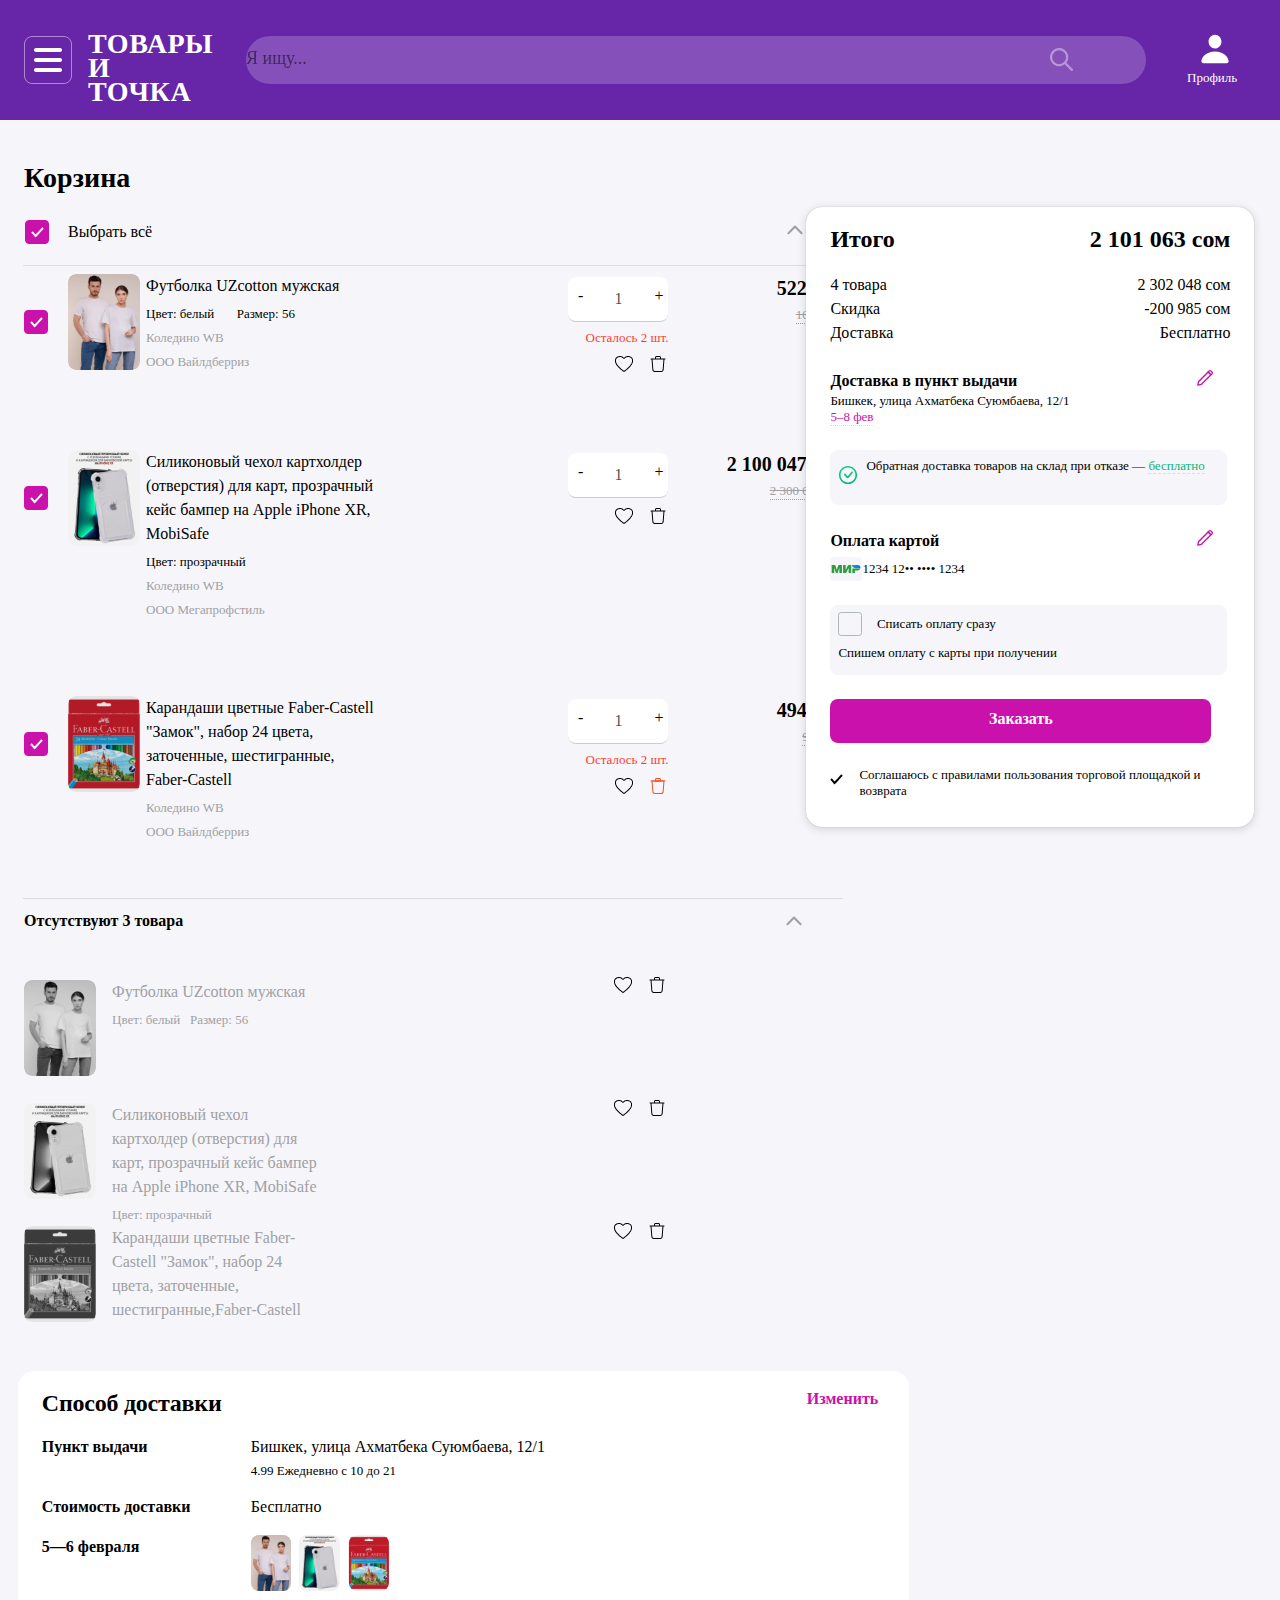
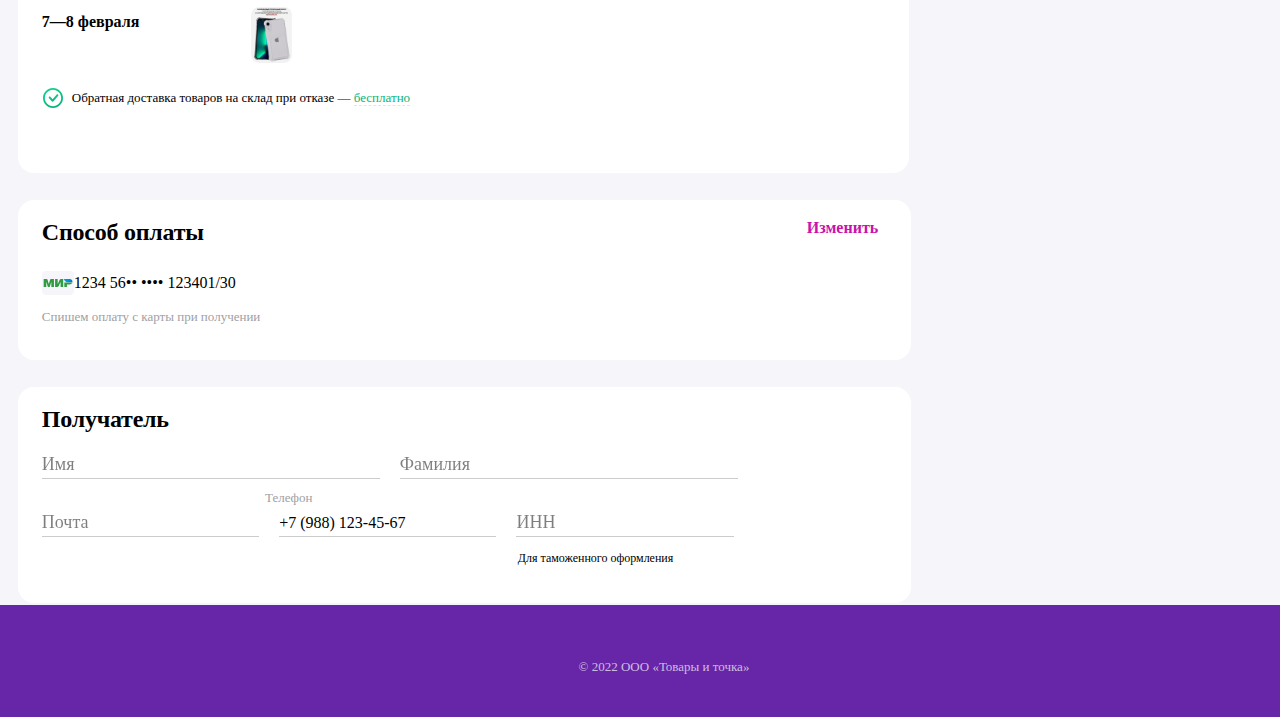
==== commit 97f76177: "Adding js" ====
--- a/Wild/index.html
+++ b/Wild/index.html
@@ -41,8 +41,11 @@
             <section class="basket_intro">
                 <h1 class="title_one">Корзина</h1>
                 <hr class="lines">
-                <section class="basket">
-                <p class="checkbox"> <input id="checkbox" class="input_checkbox" type="checkbox" checked><label class="mobile_check" for="checkbox"></label>Выбрать всё </p><img class="closed1" src="images/closed.svg" alt="">    
+                <section class="ch_pad">
+                <p class="checkbox"> <input id="checkbox" class="input_checkbox" type="checkbox" checked><label class="mobile_check" for="checkbox"></label>Выбрать всё </p><img class="closed1" src="images/closed.svg" alt="" onclick="isHide()">  
+                </section>
+                <section id="basket" class="basket">
+                  
 
                
                
@@ -58,7 +61,7 @@
                         <h4 class="suptitle_third">OOO Вайлдберриз</h4>
                     </section>
 
-                    <section class="counter">
+                    <section class="counter" data-counter>
                         <div class="counter__button counter__button_minus">-</div>
                         <div class="counter__input"><input class="counter_input" type="text" disabled value="1"></div>
                         <div class="counter__button counter__button_plus">+</div>
@@ -86,7 +89,7 @@
                         <h4 class="suptitle_third">OOO Мегапрофстиль</h4>
                     </section>
 
-                    <section class="counter counter_mobile">
+                    <section class="counter counter_mobile" data-counter>
                         <div class="counter__button counter__button_minus">-</div>
                         <div class="counter__input"><input class="counter_input" type="text" disabled value="1"></div>
                         <div class="counter__button counter__button_plus">+</div>
@@ -115,7 +118,7 @@
                         <h4 class="suptitle_third"> OOO Вайлдберриз</h4>
                     </section>
 
-                    <section class="counter">
+                    <section class="counter" data-counter > 
                         <div class="counter__button counter__button_minus">-</div>
                         <div class="counter__input"><input class="counter_input" type="text" disabled value="1"></div>
                         <div class="counter__button counter__button_plus">+</div>
@@ -140,8 +143,10 @@
         </section>
         
         <section class="missing">
-            <h1 class="missing_title">Отсутствуют 3 товара <img class="closed" src="images/closed.svg" alt=""></h1>
+            <h1 class="missing_title">Отсутствуют 3 товара <img class="closed" src="images/closed.svg" alt="" onclick="isHides()"></h1>
             <hr class="lines1">
+            
+            <section id="misid">
             <section class="missing_item">
                 <section class="missing_block">
                 <img class="missing_img" src="images/Frame3853.svg" alt="Картинка товара">
@@ -158,7 +163,7 @@
                     <img src="images/basket.png" alt="Удаление">
                     </section>
             </section>
-
+        
             <section class="missing_item">
                 <section class="missing_block">
                 <img class="missing_img" src="images/Frame277132129.svg" alt="Картинка товара">
@@ -184,6 +189,7 @@
                     <img src="images/heart.png" alt="Избранное">
                     <img src="images/basket.png" alt="Удаление">
                     </section>
+            </section>
             </section>
         </section>
 
@@ -306,5 +312,7 @@
         </section>
     </footer>
     
+    <script src="js/index.js"></script>
+    
 </body>
 </html>--- a/Wild/css/style.css
+++ b/Wild/css/style.css
@@ -446,6 +446,10 @@
     gap: 11px;
 width: 891px;
 height: 24px;
+}
+
+.ch_pad{
+    padding-left: 25px;
 }
 
 .input_checkbox{
@@ -583,6 +587,7 @@
     flex-grow: 0;
     padding-left: 22%;
     padding-right: 5%;
+    user-select: none;
 }
 
 .counter__button{
@@ -1448,7 +1453,7 @@
 .closed1{
     position: absolute;
     padding-left: 59.5%;
-    padding-top: 2%;
+    top: 225px;   
 }
 
 .closed{
@@ -1858,13 +1863,11 @@
   flex-grow: 0;
   border: 1px solid #adb5bd;
   border-radius: 0.25em;
-  margin-right: 0.5em;
   background-repeat: no-repeat;
   background-position: center center;
   background-size: 50% 50%;
     z-index: 1;
     margin-bottom: 65px;
-    margin-left: 3px;
 }
 
 .input_checkbox:checked+label::before {
@@ -1915,7 +1918,6 @@
   flex-grow: 0;
   border: none;
   border-radius: 0.25em;
-  margin-right: 0.5em;
   background-repeat: no-repeat;
   background-position: center center;
   background-size: 50% 50%;
@@ -1973,6 +1975,7 @@
     position: absolute;
     padding-top: 110px;
     padding-left: 0; 
+    user-select: none;
 }
     
     .counter_mobile{
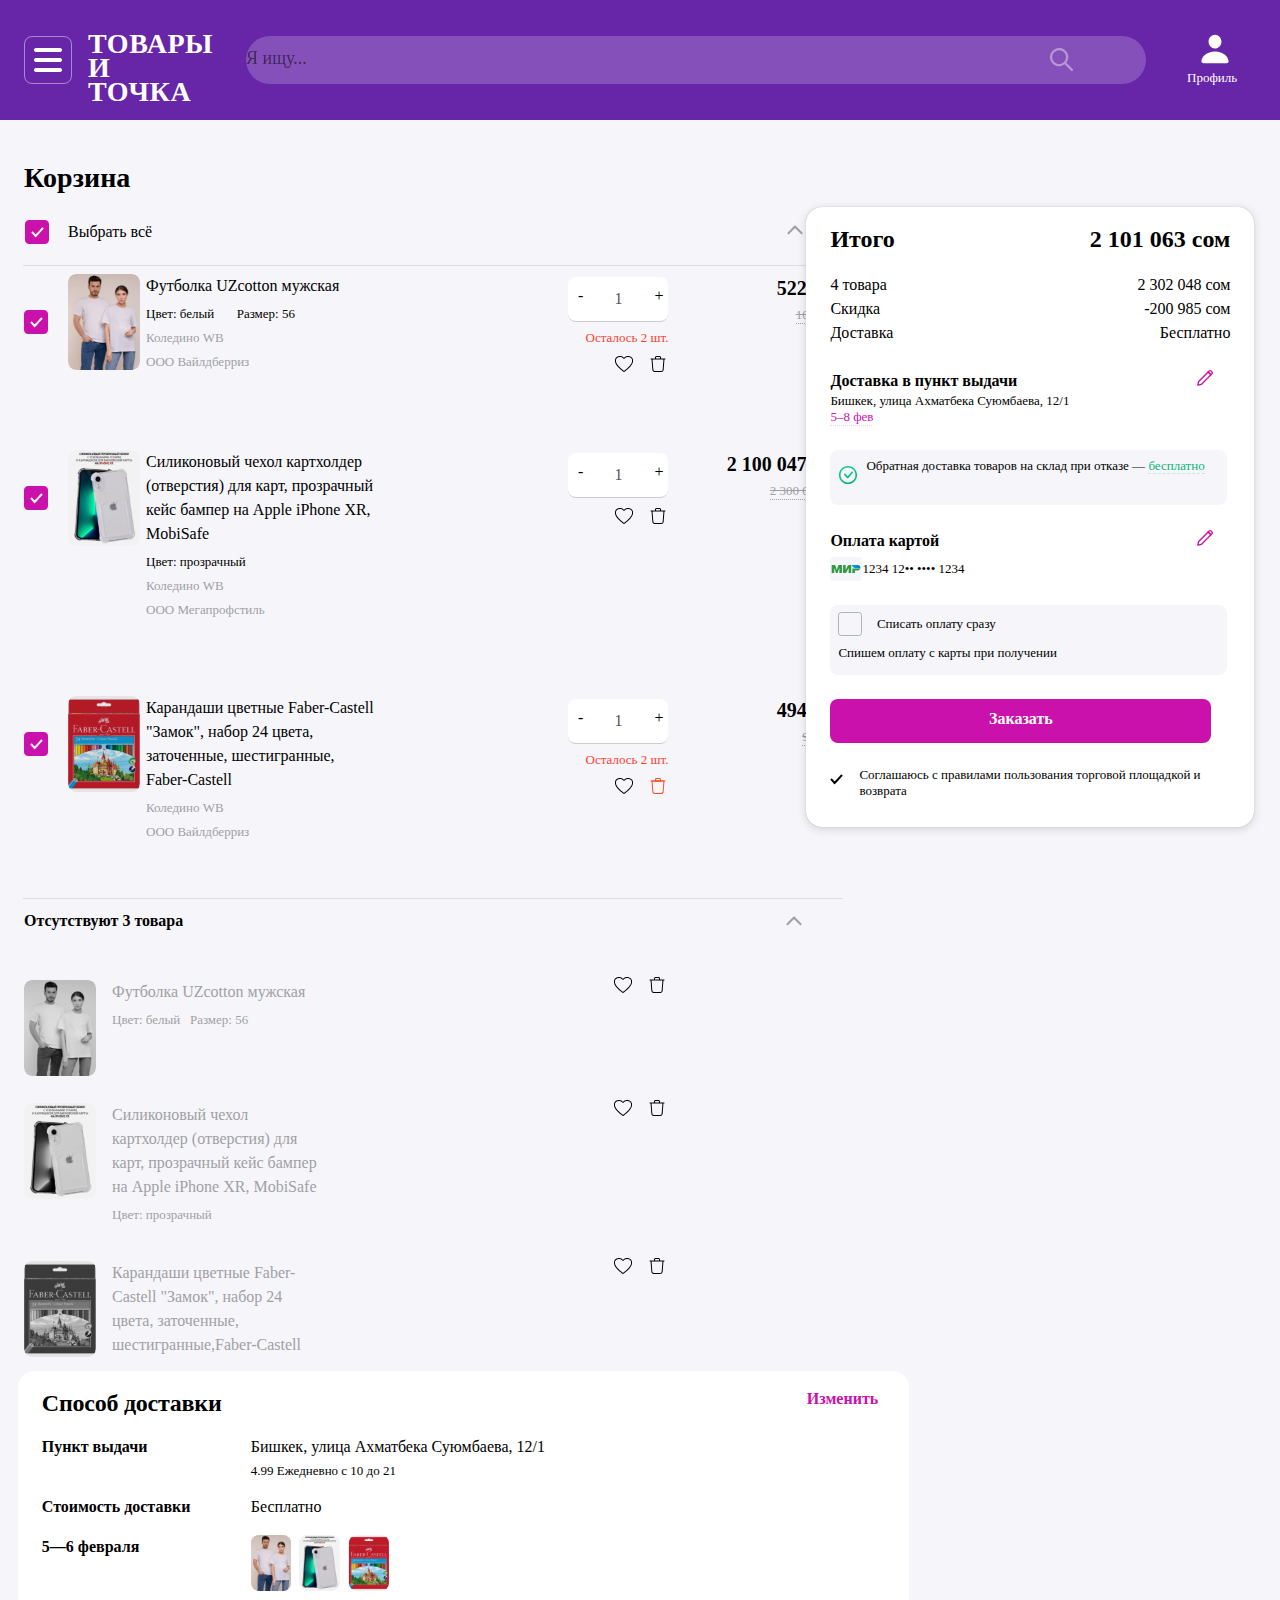
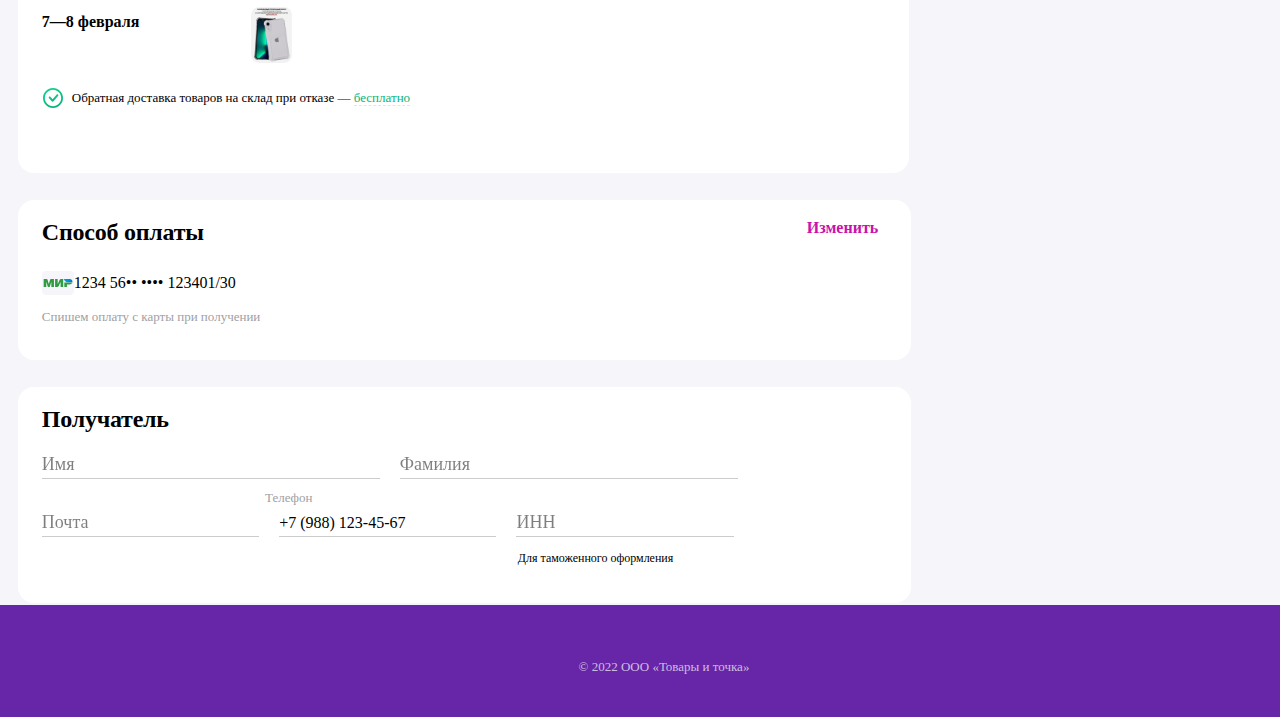
==== commit 3bc85348: "Hiding/showing blocks" ====
--- a/Wild/index.html
+++ b/Wild/index.html
@@ -42,7 +42,7 @@
                 <h1 class="title_one">Корзина</h1>
                 <hr class="lines">
                 <section class="ch_pad">
-                <p class="checkbox"> <input id="checkbox" class="input_checkbox" type="checkbox" checked><label class="mobile_check" for="checkbox"></label>Выбрать всё </p><img class="closed1" src="images/closed.svg" alt="" onclick="isHide()">  
+                <p class="checkbox"> <input id="checkbox" class="input_checkbox" type="checkbox" checked><label class="mobile_check" for="checkbox"></label>Выбрать всё </p><img id="closeding" class="closed1" src="images/closed.svg" alt="" onclick="isHide()">  <img id="closeding1" class="closed1" src="images/closed.svg" alt="" onclick="isV()" style="display: none;">  
                 </section>
                 <section id="basket" class="basket">
                   
@@ -143,7 +143,7 @@
         </section>
         
         <section class="missing">
-            <h1 class="missing_title">Отсутствуют 3 товара <img class="closed" src="images/closed.svg" alt="" onclick="isHides()"></h1>
+            <h1 class="missing_title">Отсутствуют 3 товара <img id="closeding2" class="closed" src="images/closed.svg" alt="" onclick="isHides()"><img id="closeding3" class="closed" src="images/closed.svg" alt="" onclick="isVs()" style="display: none;"></h1>
             <hr class="lines1">
             
             <section id="misid">
@@ -180,7 +180,7 @@
                     </section>
             </section>
 
-            <section class="missing_item missing_item_mobile">
+            <section class="missing_item pad missing_item_mobile">
                     <section class="missing_block">
                     <img class="missing_img" src="images/Frame277132130.svg" alt="Картинка товара">
                     <h2 class="missing_suptitle_one">Карандаши цветные Faber-Castell "Замок", набор 24 цвета, заточенные, шестигранные,Faber-Castell </h2>   
--- a/Wild/css/style.css
+++ b/Wild/css/style.css
@@ -353,6 +353,14 @@
     font-size: 13px;
     line-height: 16px;
     color: #A0A0A4;
+}
+
+#closeding1{
+    transform: scaleY(-1);
+}
+
+#closeding3{
+    transform: scaleY(-1);
 }
 
 .basket{
@@ -902,6 +910,10 @@
     gap: 16px;
     width: 397px;
     height: 108px;
+}
+
+.pad{
+    padding-top: 50px;
 }
 
 .missing_text{
